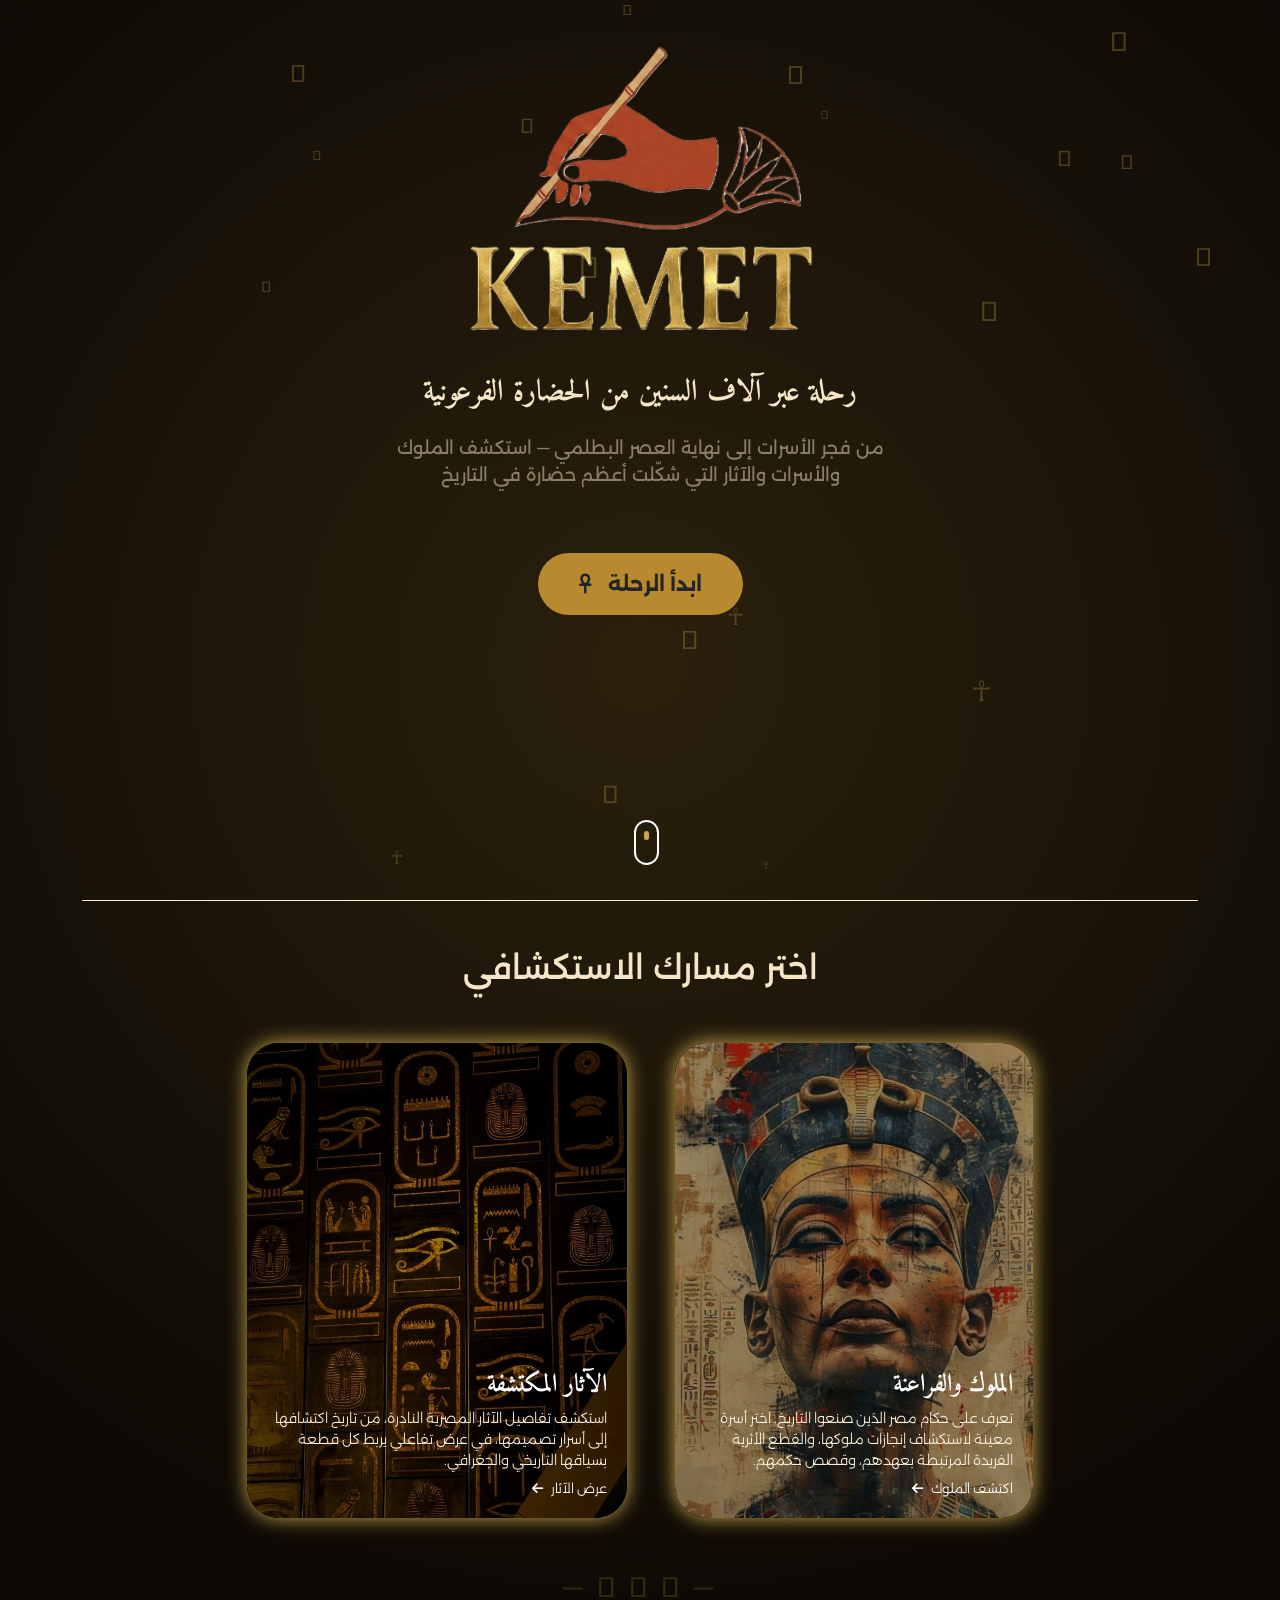
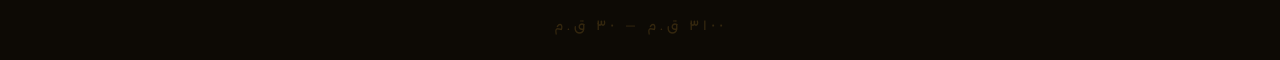
==== index.html @ dc318abd "adjust hero section alignment and update scroll button position" ====
<!DOCTYPE html>
<html lang="ar" dir="rtl">
<head>
    <meta charset="UTF-8">
    <meta name="viewport" content="width=device-width, initial-scale=1.0">
    
    <!--======title-for-website====== -->
    <title>KEMET</title>

    <!--=======link css======-->
    <link rel="stylesheet" href="./CSS/bootstrap.rtl.min.css">
    <link rel="stylesheet" href="./CSS/style.css"/>

    <!-- font awesome (icons) -->
    <link rel="stylesheet" href="https://cdnjs.cloudflare.com/ajax/libs/font-awesome/6.5.0/css/all.min.css">

    <!--========goagle fonts=======-->
     <!-- for tittle -->
      <link rel="preconnect" href="https://fonts.googleapis.com">
      <link rel="preconnect" href="https://fonts.gstatic.com" crossorigin>
      <link href="https://fonts.googleapis.com/css2?family=Amiri:ital,wght@0,400;0,700;1,400;1,700&display=swap" rel="stylesheet">
     <!-- for body -->
      <link rel="preconnect" href="https://fonts.googleapis.com">
      <link rel="preconnect" href="https://fonts.gstatic.com" crossorigin>
      <link href="https://fonts.googleapis.com/css2?family=Alexandria:wght@100..900&display=swap" rel="stylesheet">

</head>
<body>
    
<svg id="egypt-bg"></svg>

<main class="">
<div class="container">

  <!--=========start hero========= -->
<section class="hero position-relative vh-100 pb-5">
  <div class="content-top d-flex flex-column justify-content-end align-items-center">
   <img src="./phots/logo.png" width="605px" height="375px" alt="">
   <h1 class="tittle fw-bold text-center">رحلة عبر آلاف السنين من الحضارة الفرعونية</h1>
   <p class="pt-3 paragraph text-center">من فجر الأسرات إلى نهاية العصر البطلمي — استكشف الملوك والأسرات والآثار التي شكّلت أعظم حضارة في التاريخ</p>
   <button class="btn-journey btn d-flex align-items-center gap-3 mt-5 fw-bold fs-5" id="btn-journey">ابدأ الرحلة
     <i class="fa-solid fa-ankh"></i>
   </button>
   <div class="hero-scroll position-absolute d-flex justify-content-center  flex-column ">
      <div class="hero-scroll-shape border rounded-4 border-2 border-white" style="width: 25px; height: 45px;"></div>
      <div class="hero-scroll-dott position-absolute border rounded-4 border-0"></div>
    </div>
 </div>
</section>
<!--=========end hero========= -->

<!--=========start line========= -->

<div class="line"></div>

<!--=========end line========= -->

<!--=========start explor========= -->
<section class="explor pt-5" >
<div class="content-bottom">
<h2 class="sub-tittle pb-5 text-center">اختر مسارك الاستكشافي</h2>
  
<!-- ===========cards============= -->
 
 <div class="cards d-flex justify-content-center align-content-center gap-5 flex-wrap">

     <!-- ==========card 1=========== -->

   <div class="card-animation"> 
     <div class="card rounded-5 bg-black" >
       <a href="" class="rounded-5 w-100"  >
        <div class="imge position-relative rounded-5 overflow-hidden w-100">
            <img src="./phots/751eca270b7991328edf7044e099b576.jpg" style="width: 360px; height:475px;" class=" z-1 rounded-5 w-100"  alt="">
            <div class="overlay position-absolute z-3">
                <h2 class="card-tittle fw-bold text-white">الملوك والفراعنة</h2>
                <p class="card-paragraph fw-light mb-2">تعرف على حكام مصر الذين صنعوا التاريخ. اختر أسرة معينة لاستكشاف إنجازات ملوكها، والقطع الأثرية الفريدة المرتبطة بعهدهم، وقصص حكمهم.</p>
                <span class="link fw-light d-flex align-items-center gap-2">اكتشف الملوك
                    
                    <i class="fa-solid fa-arrow-left icon"></i>
                </span>
            </div>
        </div>
       </a>
      </div>
    </div>

   <!-- ==========card 2=========== -->
    
   <div class="card-animation">
      <div  class="card rounded-5 bg-black">
       <a href="" class="rounded-5 w-100"  >
         <div class="imge position-relative rounded-5 overflow-hidden w-100">
            <img src="./phots/اثار.jpg"  alt="" class="z-1 rounded-5 w-100" style="width: 360px; height:475px;">
            <div class="overlay position-absolute z-3">
                <h2 class="card-tittle fw-bold text-white" >الآثار المكتشفة</h2>
                <p class="card-paragraph fw-light mb-2">استكشف تفاصيل الآثار المصرية النادرة، من تاريخ اكتشافها إلى أسرار تصميمها، في عرض تفاعلي يربط كل قطعة بسياقها التاريخي والجغرافي.</p>
                <span class="link fw-light d-flex align-items-center gap-2" >عرض الآثار
                     <i class="fa-solid fa-arrow-left icon"></i>
                </span>
            </div>
         </div>
        </a>
      </div>
    </div> 

 </div>
</div>
</section>
</div>
</main>

<!-- footer -->

<footer class="text-center pt-5 pb-4 position-relative">
<div class="container">
<span class="d-block fs-3 mb-2">—  𓆸  𓇳  𓆸  —</span>
<span class="d-block" style="font-size: 13px;">٣١٠٠ ق.م — ٣٠ ق.م</span>
</div>
</footer>




<script src="./JS/bootstrap.bundle.min.js"></script>
<script src="./JS/main.js"></script>    
</body>
</html>
---- CSS/style.css ----
/* ═══════════════════════════════════════
       variables
═══════════════════════════════════════ */
:root {
    /* Gold */
    --gold-light: #E8C97A;
    --gold: #C9A84C;
    --gold-dark: #A07830;

    /* Lapis */
    --lapis-light: #2E6FA8;
    --lapis: #1F4E79;
    --lapis-dark: #143352;

    /* Obsidian */
    --obsidian-light: #2A2015;
    --obsidian: #1A1209;
    --obsidian-dark: #0D0A05;

    /* Papyrus */
    --papyrus-light: #FAF0DC;
    --papyrus: #F5E6C8;
    --papyrus-dark: #D4A853;

    /* Sand */
    --sand-light: #E8D5A3;
    --sand: #D4A853;
    --sand-dark: #B8892E;

    /* transetion */
    --trans: 0.3s
}

/* ═══════════════════════════════════════
       RESET
═══════════════════════════════════════ */

*, *::before, *::after 
{ 
 margin:0;  
 padding:0; 
 box-sizing:border-box; 
}

html{
  scroll-behavior: smooth;
}

body{
  background:
   radial-gradient(circle at 50% 40%, #b88a2e2c 0%, transparent 80%),
   var(--obsidian-dark);
  position: relative;
  font-family: "Alexandria", sans-serif;
  font-optical-sizing: auto;
}

#egypt-bg{
  position: fixed;
  inset: 0;
  pointer-events: none;
}

@keyframes dw-up {
  0% {
    transform: translateY(20);
  }

  40% {
    transform: translateY(-20px);
  }

  60% {
    transform: translateY(-20px);
  }

  100% {
    transform: translateY(20);
  }
}

@keyframes up-dw {
  0% {
    transform: translateY(-20);
  }

  40% {
    transform: translateY(20px);
  }

  60% {
    transform: translateY(20px);
  }

  100% {
    transform: translateY(-20);
  }
}

@keyframes fadeUp {
  from { opacity:0; transform:translateY(30px); }
  to   { opacity:1; transform:translateY(0); }
}

/* ═══════════════════════════════════════
       HERO
═══════════════════════════════════════ */
.hero .content-top img{
  animation:fadeUp 1s 0.2s ease both;
}

.hero  .content-top .tittle{
font-size:clamp(20px,4vw,30px);
color: var(--papyrus);
font-family: "Amiri", serif;
animation:fadeUp 1s 0.3s ease both;
}

.hero  .content-top .paragraph{
font-size: 18px;
color: #8A7E68;
width: 50%;
animation:fadeUp 1s 0.4s ease both;
}

.hero .content-top .btn-journey{
background-color: var(--sand-dark);
padding: 15px 40px;
border-radius: 60px;
transition: var(--trans);
animation:fadeUp 1s 0.5s ease both;
}

.hero .content-top .btn-journey:hover{
background-color: var(--sand-light);
transform: translateY(-4px);
}

.hero .content-top .hero-scroll{
  animation:fadeUp 1s 0.6s ease both;
  left: 49.5%; 
  bottom:35px;
}

.hero .content-top .hero-scroll-dott{
  width: 5px; 
  height: 9px; 
  right: 9.7px; 
  bottom: 25px ;
  background-color: var(--gold);
  animation: scroll 1.5s ease-in-out infinite;
}

@keyframes scroll{
  0%{
     transform: translateY(0px);
     opacity: 1;
  }

  100%{
    transform: translateY(15px);
     opacity: 0;
  }
}

/* ═══════════════════════════════════════
     Responsive for pohones
═══════════════════════════════════════ */

@media (max-width:870px) {
.hero  .content-top .paragraph{
width: 100%;
}

.content-top img{
  width:320px;
  height:200px;
}

.hero .content-top .hero-scroll{
  animation:fadeUp 1s 0.6s ease both;
  left: 49.5%; 
  bottom:95px;
}
}

/* ═══════════════════════════════════════
     LINE
═══════════════════════════════════════ */

.line{
  width: 100%;
  height: 1px;
  background-color: var(--papyrus-light);
  border-radius: 100px;
}

/* ═══════════════════════════════════════
     EXPLOR SEC
═══════════════════════════════════════ */

.explor .content-bottom .sub-tittle{
  color: var(--papyrus);
}

.explor .content-bottom .card-animation{
  transform: translateY(100px);
  opacity: 0;
}

@keyframes fade {
  from{
    transform: translateY(100px);
    opacity: 0;
  }

  to{
    transform: translateY(0px);
    opacity: 1;
  }
}

.explor .content-bottom .card{
  transition: var(--trans);
  border: 0px solid black;
  box-shadow: 0px 0px 20px var(--gold);
  flex: 1 1 360px 475px;
}

.explor .content-bottom .card img{
  transition: var(--trans);
  object-fit: cover;
}

.explor .content-bottom .card .imge::before{
content: "";
position: absolute;
background-color: rgba(0, 0, 0, 0.377);
z-index: 2;
inset: 0;
}

.explor .content-bottom .card:hover img{
  transform: scale(1.07);
}

.explor .content-bottom .card:hover{
  transform: translateY(-10px);
  box-shadow: 0px 0px 90px var(--gold);
}

.explor .content-bottom .card .imge .overlay{
padding: 20px;
bottom: 0px;
position: relative;
}

.explor .content-bottom .card .card-tittle{
  font-size: 25px;
  font-family: "Amiri", serif;
}

.explor .content-bottom .card .card-paragraph{
  font-size: 14px;
  color: var(--papyrus-light);
}

.explor .content-bottom .card .link{
  font-size: 13px;
  color: white;
  transition: var(--trans);
}

.explor .content-bottom .card:hover .link{
  color: var(--papyrus-dark);
}

.explor .content-bottom .card .icon{
transition: var(--trans);
}

.explor .content-bottom .card:hover .icon{
  transform: translateX(-4px);
  color: var(--gold);
}

/* ═══════════════════════════════════════
     footer
═══════════════════════════════════════ */

footer span{
  letter-spacing: 4px;
  color: #b88a2e3c;
}
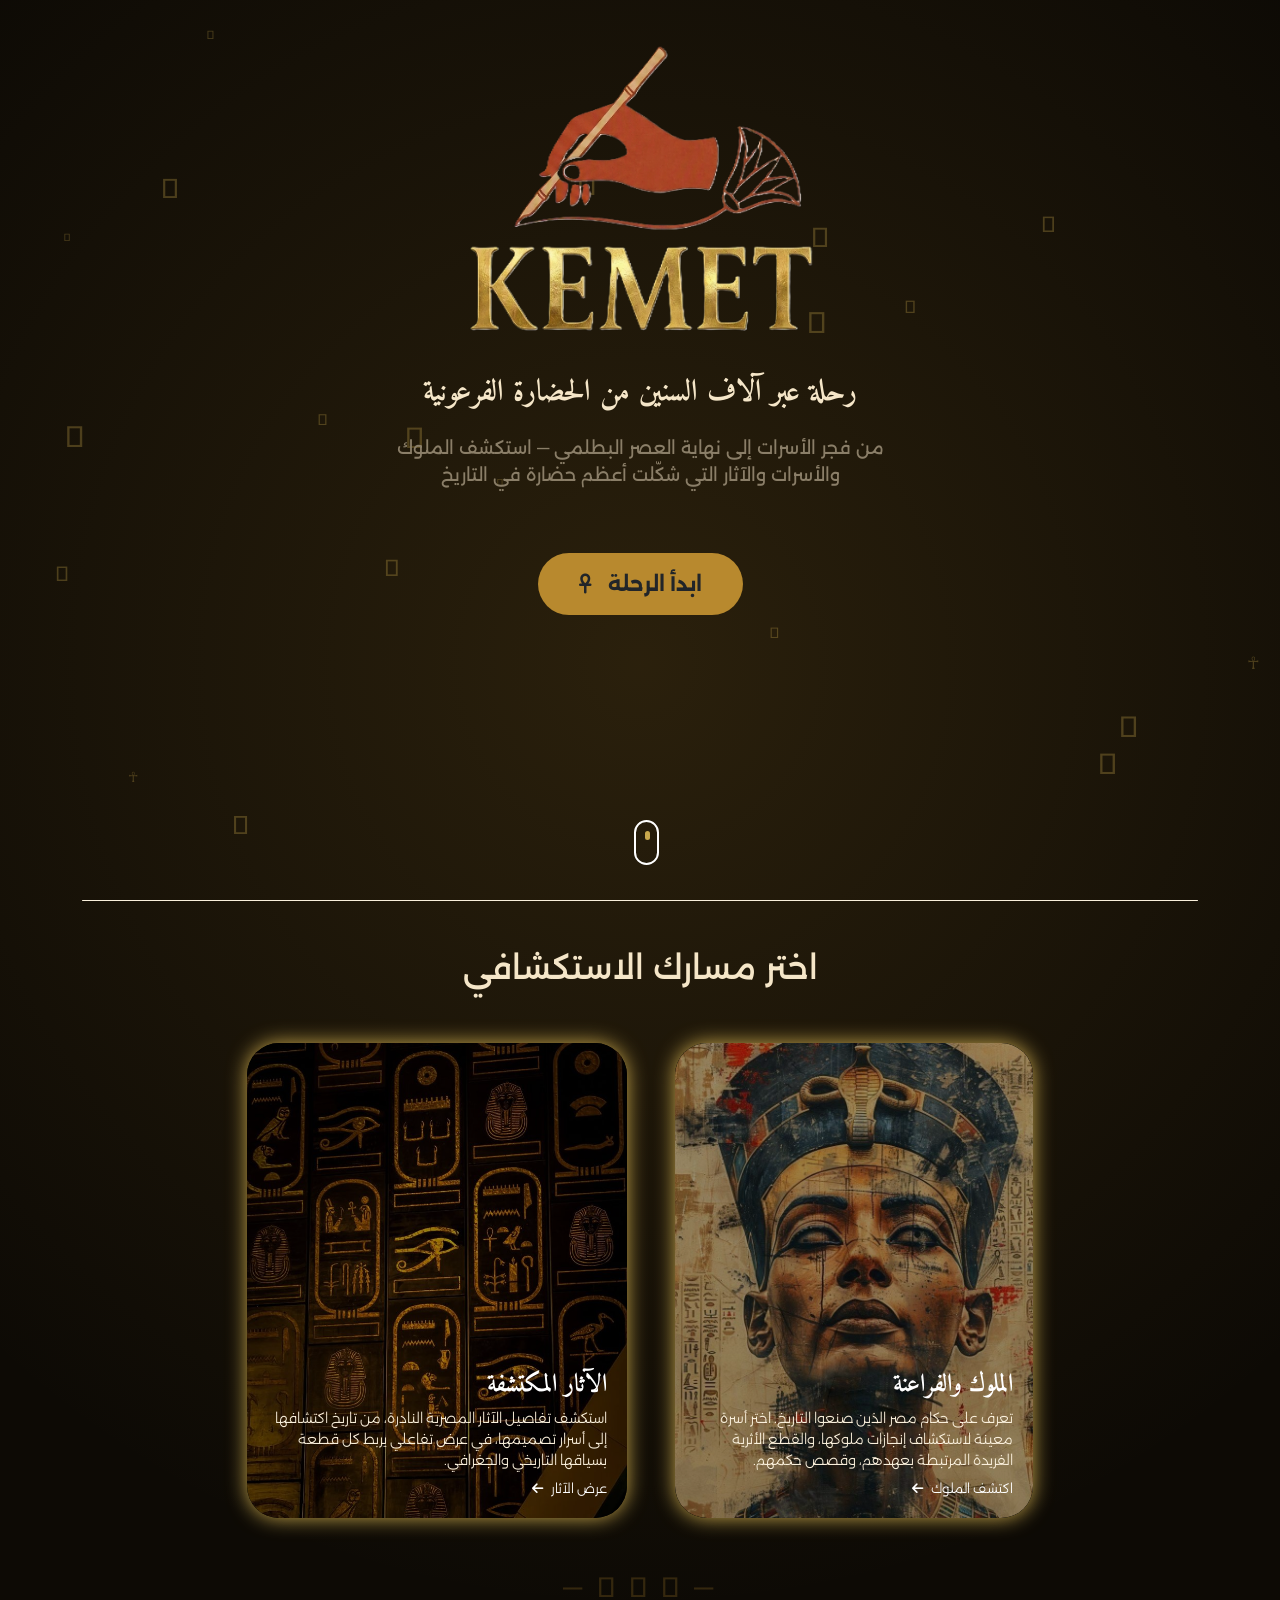
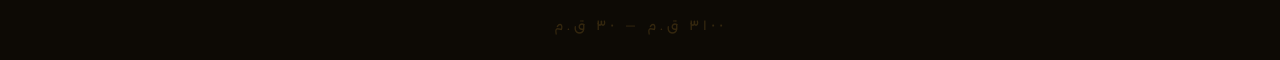
==== commit fdddbf15: "adjust hero section content alignment for improved layout" ====
--- a/index.html
+++ b/index.html
@@ -34,7 +34,7 @@
 
   <!--=========start hero========= -->
 <section class="hero position-relative vh-100 pb-5">
-  <div class="content-top d-flex flex-column justify-content-end align-items-center">
+  <div class="content-top w-100 d-flex flex-column justify-content-center align-items-center">
    <img src="./phots/logo.png" width="605px" height="375px" alt="">
    <h1 class="tittle fw-bold text-center">رحلة عبر آلاف السنين من الحضارة الفرعونية</h1>
    <p class="pt-3 paragraph text-center">من فجر الأسرات إلى نهاية العصر البطلمي — استكشف الملوك والأسرات والآثار التي شكّلت أعظم حضارة في التاريخ</p>
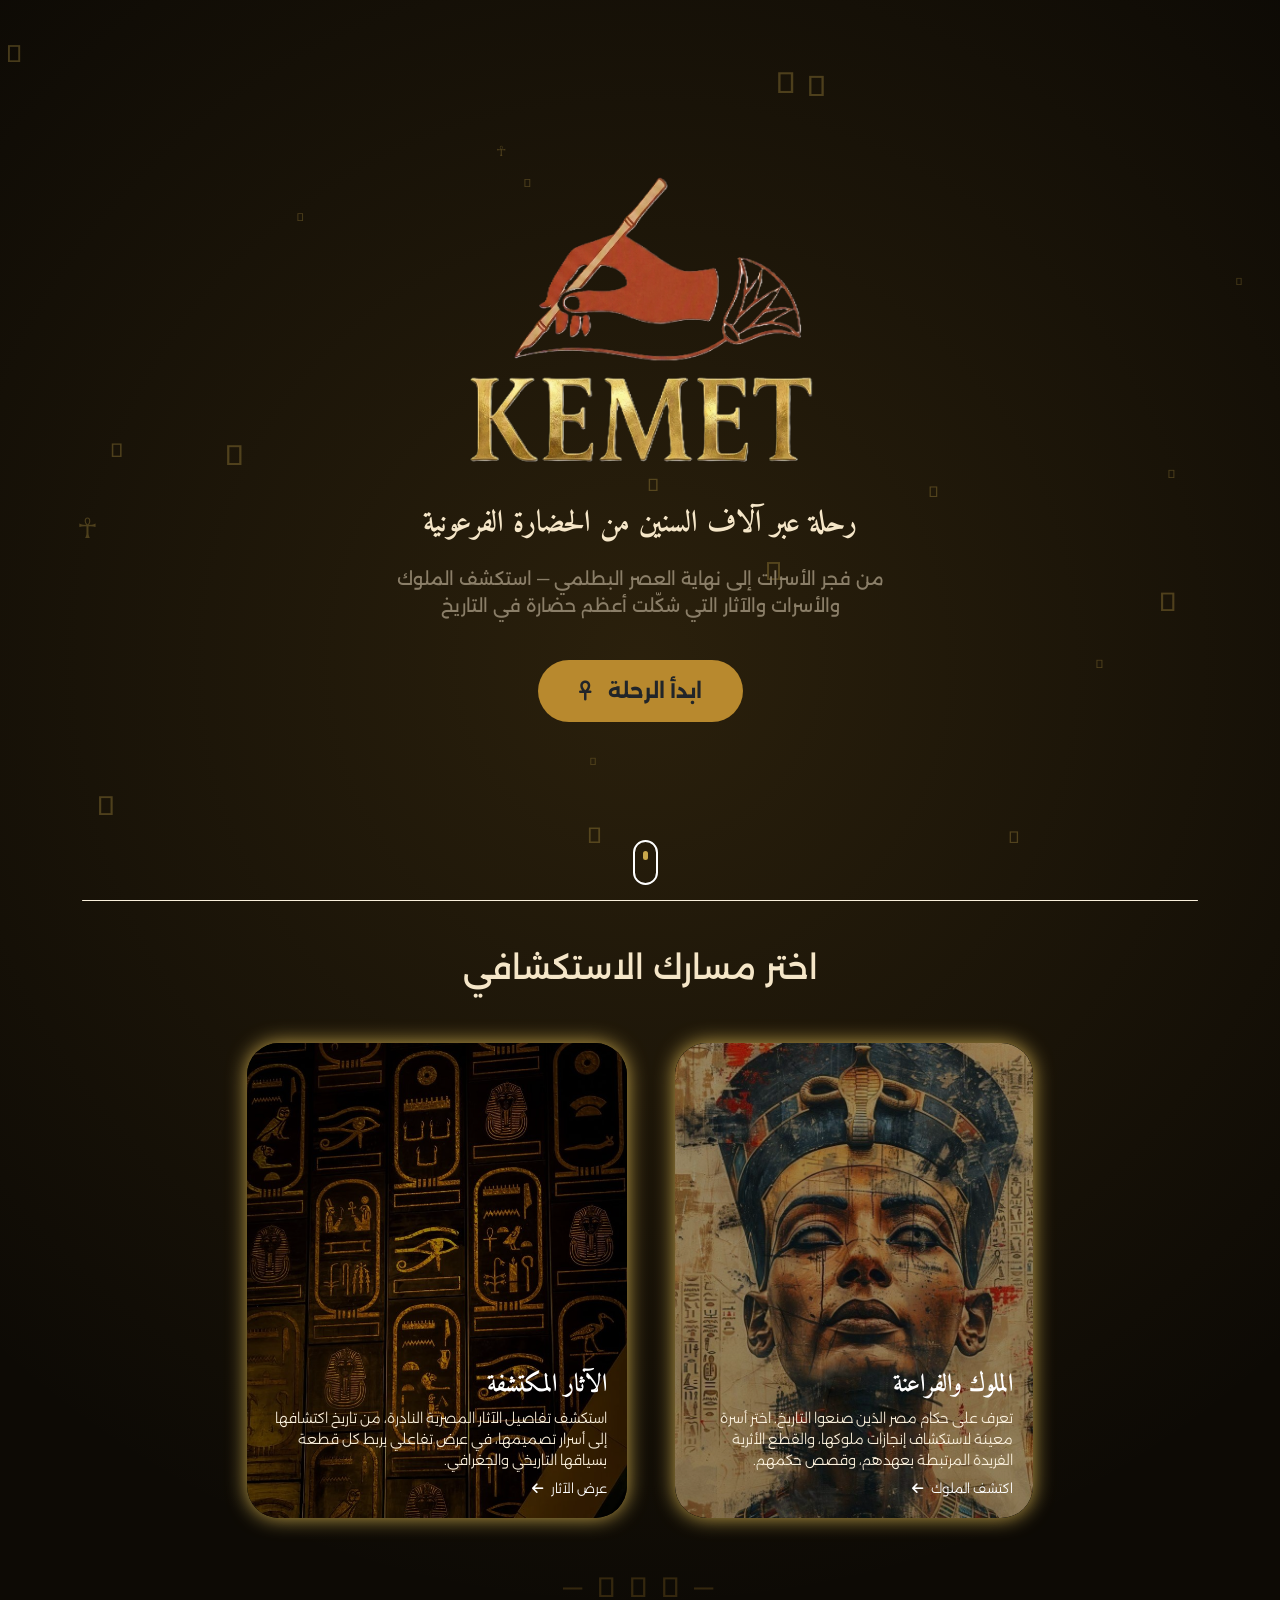
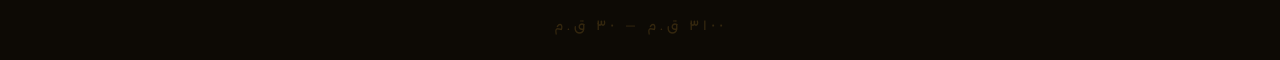
==== commit 541225e3: "refine hero section layout and adjust button positioning for better alignment" ====
--- a/index.html
+++ b/index.html
@@ -34,11 +34,11 @@
 
   <!--=========start hero========= -->
 <section class="hero position-relative vh-100 pb-5">
-  <div class="content-top w-100 d-flex flex-column justify-content-center align-items-center">
+  <div class="content-top h-100 d-flex flex-column justify-content-center align-items-center">
    <img src="./phots/logo.png" width="605px" height="375px" alt="">
    <h1 class="tittle fw-bold text-center">رحلة عبر آلاف السنين من الحضارة الفرعونية</h1>
    <p class="pt-3 paragraph text-center">من فجر الأسرات إلى نهاية العصر البطلمي — استكشف الملوك والأسرات والآثار التي شكّلت أعظم حضارة في التاريخ</p>
-   <button class="btn-journey btn d-flex align-items-center gap-3 mt-5 fw-bold fs-5" id="btn-journey">ابدأ الرحلة
+   <button class="btn-journey btn d-flex align-items-center gap-3 mt-4 fw-bold fs-5" id="btn-journey">ابدأ الرحلة
      <i class="fa-solid fa-ankh"></i>
    </button>
    <div class="hero-scroll position-absolute d-flex justify-content-center  flex-column ">
--- a/CSS/style.css
+++ b/CSS/style.css
@@ -138,8 +138,8 @@
 
 .hero .content-top .hero-scroll{
   animation:fadeUp 1s 0.6s ease both;
-  left: 49.5%; 
-  bottom:35px;
+  left: 49.4%; 
+  bottom:15px;
 }
 
 .hero .content-top .hero-scroll-dott{
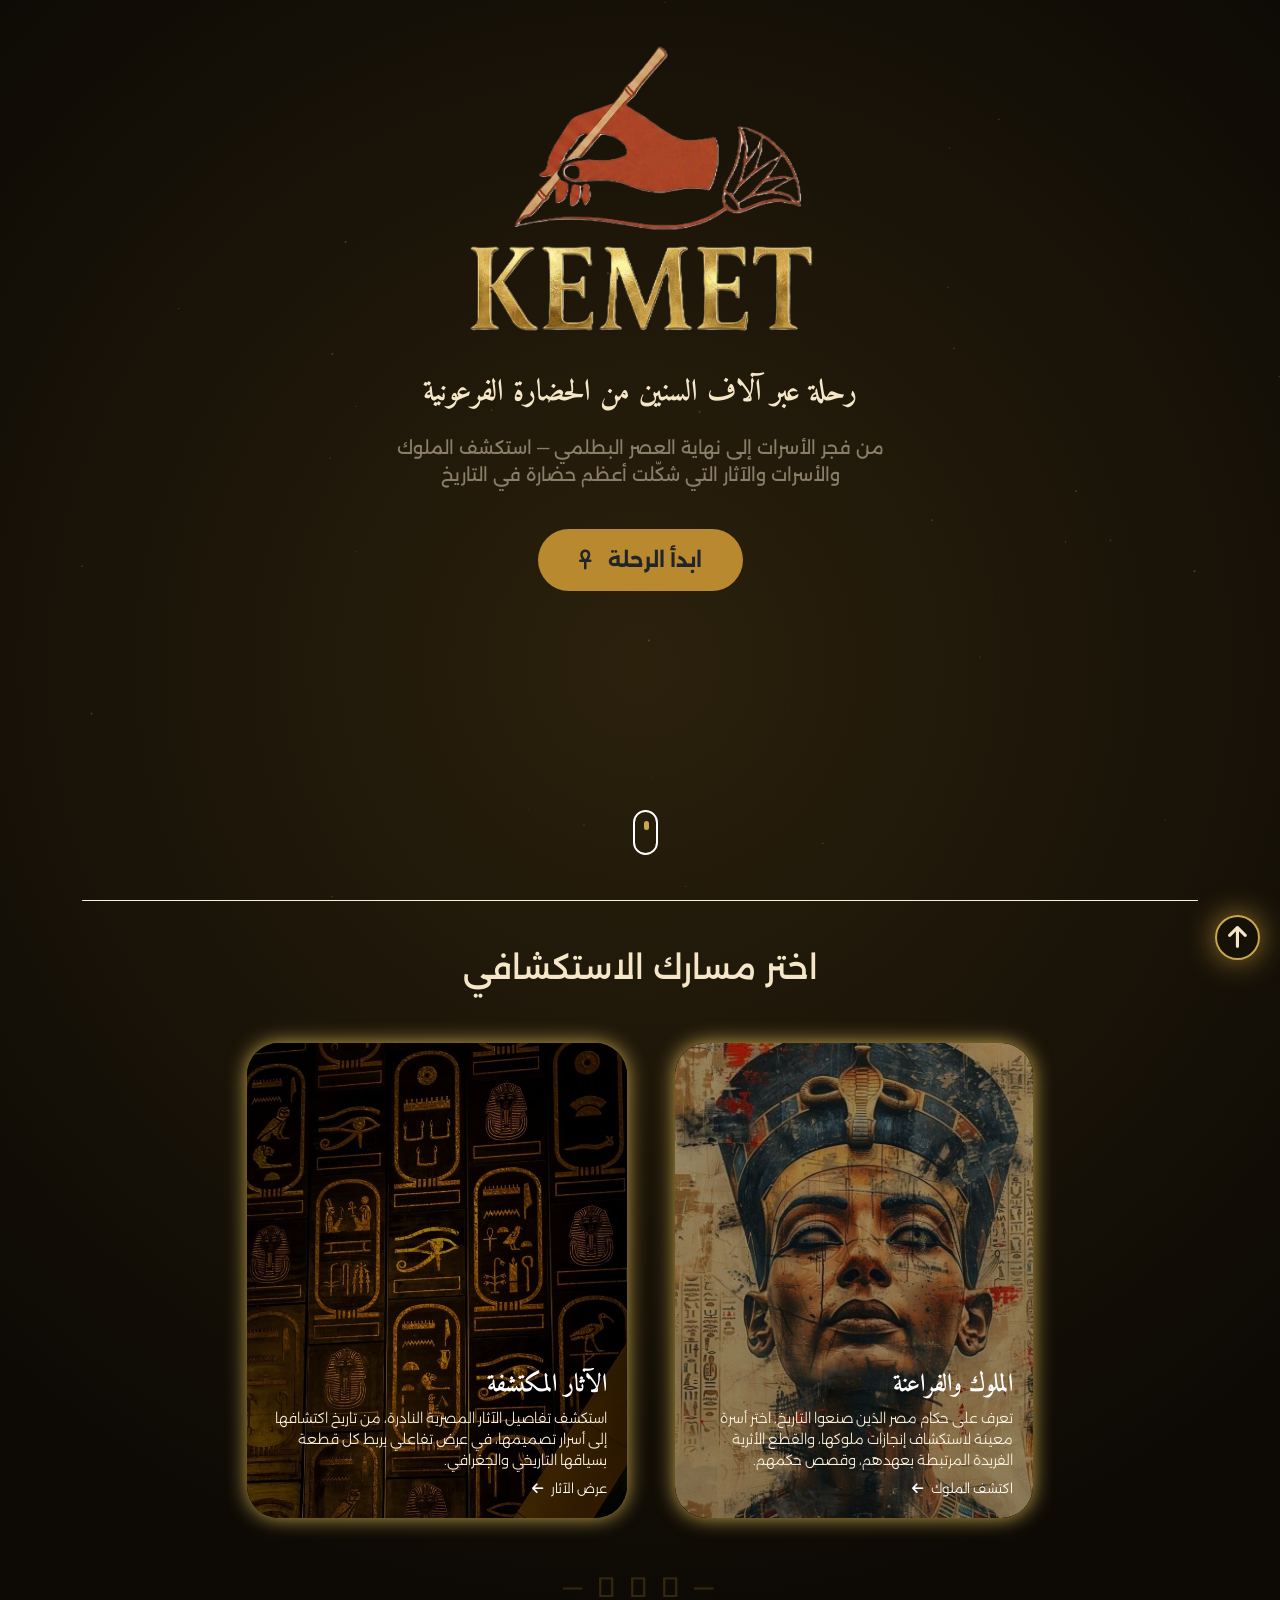
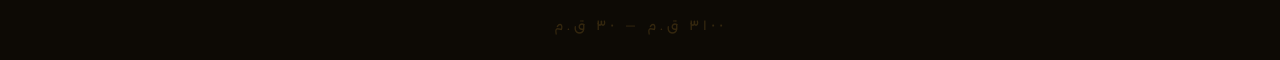
==== commit 758b4659: "Refactor code structure for improved readability and maintainability and  finish historical periods " ====
--- a/index.html
+++ b/index.html
@@ -25,7 +25,15 @@
       <link href="https://fonts.googleapis.com/css2?family=Alexandria:wght@100..900&display=swap" rel="stylesheet">
 
 </head>
-<body>
+<body class="main-page_body">
+
+<!-- ============to top for body=========== -->
+
+<button class="btn-up_body z-2 position-fixed overflow-hidden" id="btn-up_body">
+  <i class="fa-solid fa-arrow-up position-absolute icon "></i>
+  <i class="fa-solid fa-arrow-up position-absolute icon2"></i>
+</button>
+
     
 <svg id="egypt-bg"></svg>
 
@@ -34,13 +42,14 @@
 
   <!--=========start hero========= -->
 <section class="hero position-relative vh-100 pb-5">
-  <div class="content-top h-100 d-flex flex-column justify-content-center align-items-center">
+  <div class="content-top h-100 d-flex flex-column justify-content-md-start justify-content-center align-items-center">
    <img src="./phots/logo.png" width="605px" height="375px" alt="">
    <h1 class="tittle fw-bold text-center">رحلة عبر آلاف السنين من الحضارة الفرعونية</h1>
    <p class="pt-3 paragraph text-center">من فجر الأسرات إلى نهاية العصر البطلمي — استكشف الملوك والأسرات والآثار التي شكّلت أعظم حضارة في التاريخ</p>
-   <button class="btn-journey btn d-flex align-items-center gap-3 mt-4 fw-bold fs-5" id="btn-journey">ابدأ الرحلة
-     <i class="fa-solid fa-ankh"></i>
-   </button>
+    <a href="./Eras.html" class="btn-journey btn d-flex align-items-center gap-3 mt-4 fw-bold fs-5" id="btn-journey">
+      ابدأ الرحلة
+       <i class="fa-solid fa-ankh"></i>
+    </a> 
    <div class="hero-scroll position-absolute d-flex justify-content-center  flex-column ">
       <div class="hero-scroll-shape border rounded-4 border-2 border-white" style="width: 25px; height: 45px;"></div>
       <div class="hero-scroll-dott position-absolute border rounded-4 border-0"></div>
--- a/CSS/style.css
+++ b/CSS/style.css
@@ -5,7 +5,7 @@
     /* Gold */
     --gold-light: #E8C97A;
     --gold: #C9A84C;
-    --gold-dark: #A07830;
+    --gold-dark: #a07930;
 
     /* Lapis */
     --lapis-light: #2E6FA8;
@@ -21,7 +21,6 @@
     --papyrus-light: #FAF0DC;
     --papyrus: #F5E6C8;
     --papyrus-dark: #D4A853;
-
     /* Sand */
     --sand-light: #E8D5A3;
     --sand: #D4A853;
@@ -47,9 +46,6 @@
 }
 
 body{
-  background:
-   radial-gradient(circle at 50% 40%, #b88a2e2c 0%, transparent 80%),
-   var(--obsidian-dark);
   position: relative;
   font-family: "Alexandria", sans-serif;
   font-optical-sizing: auto;
@@ -102,8 +98,83 @@
   to   { opacity:1; transform:translateY(0); }
 }
 
-/* ═══════════════════════════════════════
-       HERO
+/*=========الصفحة الرئسية==============*/
+
+.main-page_body{
+    background:
+   radial-gradient(circle at 50% 40%, #b88a2e2c 0%, transparent 80%),
+   var(--obsidian-dark);
+}
+
+/*=========الصفحة العصور==============*/
+
+.eras-page_body{
+ background-color: var(--obsidian-dark);
+}
+
+/* ═══════════════════════════════════════
+       to up
+═══════════════════════════════════════ */
+.btn-up_body{
+  bottom: 20px;
+  right: 20px;
+  width: 45px;
+  height: 45px;
+  border-radius: 50%;
+  background-color:transparent;
+  border: 2px solid var(--gold);
+  cursor: pointer;
+  box-shadow: 0px 0px 30px var(--gold-dark);
+  transform: translateY(80px);
+}
+
+.btn-up_body i{
+  font-size: 25px;
+  color: var(--papyrus);
+  transition: 0.2s;
+}
+
+.btn-up_body .icon{
+left: 50%;
+bottom: 20%;
+transform: translateX(-50%);
+}
+
+.btn-up_body .icon2{
+  left: 50%;
+  bottom: -50px;
+  transform: translateX(-50%);
+}
+
+.btn-up_body:hover .icon2{
+  bottom: 20%;
+  transform: translate(-50%,0px);
+}
+
+.btn-up_body:hover .icon{
+transform: translate(-50%,-40px);
+}
+
+.btn-up_body.show{
+  animation: up-body 1s ease-in-out both;
+}
+
+@keyframes up-body{
+  0%{
+     transform: translateY(80px);
+  }
+
+  50%{
+    transform: translateY(-10px);
+  }
+
+  100%{
+    transform: translateY(0px);
+  }
+}
+
+/* ═══════════════════════════════════════
+       HERO for main page
 ═══════════════════════════════════════ */
 .hero .content-top img{
   animation:fadeUp 1s 0.2s ease both;
@@ -139,7 +210,7 @@
 .hero .content-top .hero-scroll{
   animation:fadeUp 1s 0.6s ease both;
   left: 49.4%; 
-  bottom:15px;
+  bottom:45px;
 }
 
 .hero .content-top .hero-scroll-dott{
@@ -179,13 +250,13 @@
 
 .hero .content-top .hero-scroll{
   animation:fadeUp 1s 0.6s ease both;
-  left: 49.5%; 
+  left: 49.3%; 
   bottom:95px;
 }
 }
 
 /* ═══════════════════════════════════════
-     LINE
+     LINE for main page
 ═══════════════════════════════════════ */
 
 .line{
@@ -196,7 +267,7 @@
 }
 
 /* ═══════════════════════════════════════
-     EXPLOR SEC
+     EXPLOR SEC for main page
 ═══════════════════════════════════════ */
 
 .explor .content-bottom .sub-tittle{
@@ -285,10 +356,442 @@
 }
 
 /* ═══════════════════════════════════════
-     footer
+     footer for main page
 ═══════════════════════════════════════ */
 
 footer span{
   letter-spacing: 4px;
   color: #b88a2e3c;
 }
+
+/* ═══════════════════════════════════════
+     ERAS PAGE
+═══════════════════════════════════════ */
+
+.my-nav{
+  animation: navDrop .8s cubic-bezier(.16,1,.3,1) both;
+}
+
+@keyframes navDrop {
+
+    from { 
+      transform:translateY(-100%); 
+      opacity:0; 
+    }
+
+    to {
+      transform:translateY(0);
+      opacity:1; 
+    }
+}
+
+.my-nav ul li{
+  color: var(--sand-light);
+}
+
+.eras-link{
+  font-size:clamp(4px,3vw,16px);
+}
+
+.my-nav ul li a{
+  color: var(--sand-light);
+}
+
+.main-Page_tittle .eras-tittle {
+font-size:clamp(25px,4vw,60px);
+color: var(--gold);
+font-family: "Amiri", serif;
+animation:fadeUp 1s 0.3s ease both;
+text-shadow: 0px 0px 40px var(--gold-dark);
+}
+
+.main-Page_tittle .eras-paragraph{
+font-size: 18px;
+color: #8A7E68;
+animation:fadeUp 1s 0.4s ease both;
+}
+
+.main-Page_tittle .decorative-line{
+display: block;
+color: #b88a2e7e;
+font-size: 25px;
+letter-spacing: 5px;
+}
+
+.line-1{
+animation:fadeUp 1s 0.1s ease both;
+}
+
+.line-2{
+animation:fadeUp 1s 0.4s ease both;
+}
+
+.inners-period::before{
+content: "";
+position: absolute;
+right: 50%;
+transform: translateX(-50%);
+width: 3px;
+height: 100%;
+background: linear-gradient(to bottom, transparent, var(--gold-dark),transparent);
+}
+
+.right{
+  margin-left:auto;
+}
+
+.left{
+  margin-right:auto;
+  padding-right: 5px;
+}
+
+.timeline-item{
+ margin-block: 50px;
+ width: 49%;
+ transition: 0.5s;
+ cursor: pointer;
+}
+
+.timeline-item .inner{
+  border: 2px solid #302611;
+  border-radius: 20px;
+  background: linear-gradient(135deg, var(--obsidian-light),var(--obsidian),var(--obsidian-dark));
+  transition: 0.5s;
+  opacity: 0;
+  transform: translateX(-100px);
+}
+
+.timeline-item:hover{
+  transform: scale(1.02);
+}
+
+.right.show .inner{
+  animation: bounceRight 0.6s 0.3s both;
+}
+
+@keyframes bounceRight {
+  0%{
+     opacity: 0;
+     transform: translateX(-100px);
+  }            
+  60%{
+    opacity: 1;
+    transform: translateX(20px);
+  }
+ 100% {
+    opacity: 1;
+    transform: translateX(0);
+  }
+}
+
+.left.show .inner{
+  animation: bounceLeft 0.6s 0.3s both;
+}
+
+@keyframes bounceLeft {
+  0%{
+     opacity: 0;
+     transform: translateX(100px);
+  }            
+  60%{
+    opacity: 1;
+    transform: translateX(-20px);
+  }
+ 100% {
+    opacity: 1;
+    transform: translateX(0);
+  }
+}
+
+.data{
+top: 50%;
+transform: translateY(-50%);
+}
+
+.data-right{
+left:-162px;
+}
+
+.data-left{
+right:calc(-24% - 4px);
+}
+
+.year{
+color: var(--gold-dark);
+font-size: 14px;
+font-weight: 300;
+}
+
+.dott{
+  width:25px;
+  height:25px;
+  border-radius:50%;
+  border: 2px solid var(--gold-dark);
+}
+
+.timeline-item.active .inner{
+  border: 1px solid var(--gold);
+  background: linear-gradient(135deg, #b88a2e9d,var(--obsidian-light),var(--obsidian-dark));
+  backdrop-filter: blur(40px);
+  transition: 0.5s;
+  box-shadow: 0px 0px 70px #c9a84c6e;
+}
+
+.timeline-item.active{
+  transform: scale(1.05);
+}
+
+.timeline-item.active .dott{
+  border: 2px solid transparent;
+}
+
+.timeline-item.active .predynastic{
+  background:#8B5E3C;
+  box-shadow: 0px 0px 50px #8B5E3C;
+}
+.timeline-item.active .Archaic{
+  background:#C47A3A;
+  box-shadow: 0px 0px 50px #C47A3A;
+}
+.timeline-item.active .old{
+  background:#E3B341;
+  box-shadow: 0px 0px 50px #E3B341;
+}
+.timeline-item.active .FirstTransitional{
+  background:#7A6A58;
+  box-shadow: 0px 0px 50px #7A6A58;
+}
+.timeline-item.active .middle{
+  background:#2E8B57;
+  box-shadow: 0px 0px 50px #2E8B57;
+}
+.timeline-item.active .SecondTransition{
+  background:#9B3A2E;
+  box-shadow: 0px 0px 50px #9B3A2E;
+}
+.timeline-item.active .new{
+  background:#1E4D8F;
+  box-shadow: 0px 0px 50px #1E4D8F;
+}
+.timeline-item.active .ThirdTransition{
+  background:#5E4B6E;
+  box-shadow: 0px 0px 50px #5E4B6E;
+}
+.timeline-item.active .LatePeriod{
+  background:#6A3D9A;
+  box-shadow: 0px 0px 50px #6A3D9A;
+}
+
+.right.show .data-right{
+  animation: bouncedottright 0.6s 0.3s both;
+}
+
+@keyframes bouncedottright {
+  0%{
+     opacity: 0;
+     left:-162px;
+  }            
+ 100% {
+    opacity: 1;
+    left: -200px;
+  }
+}
+
+.left.show .data-left{
+  animation: bouncedottleft 0.6s 0.3s both;
+}
+
+@keyframes bouncedottleft {
+  0%{
+     opacity: 0;
+     right:calc(-24% - 4px);
+  }            
+ 100% {
+    opacity: 1;
+    right:calc(-25% - 35px);
+  }
+}
+
+
+.timeline-item .card-dtails h2{
+ font-family: "Amiri", serif;
+ font-size: 22px;
+ color: var(--gold);
+ font-weight: 800;
+}
+
+.timeline-item .card-dtails p{
+  display: inline-block;
+ font-size: 12px;
+ border: 1px solid var(--papyrus-dark);
+ color: var(--gold);
+ padding: 5px 10px;
+ border-radius: 20px; 
+ background-color: var(--obsidian-light);
+}
+
+.timeline-item h3{
+ font-size: 14px;
+ color: #8A7E68;
+ line-height: 1.5;
+}
+
+.timeline-item .eras-dtails .period-stats h4{
+ font-size: 12px;
+ color: var(--gold-dark);
+ font-weight: 400;
+}
+
+.timeline-item .eras-dtails .explore-btn{
+font-size: 12px;
+color: #0D0A05;
+font-weight: 300;
+padding: 5px 10px;
+background-color: var(--sand);
+border-radius: 20px;
+font-weight: 400;
+}
+
+
+@media (max-width: 992px) {
+.inners-period::before{
+width: 0px;
+height: 0%;
+}
+.timeline-item{
+ margin-block: 50px;
+ width: 100%;
+ transition: 0.5s;
+ cursor: pointer;
+}
+
+.timeline-item .inner{
+  opacity: 0;
+  transform: translatey(100px);
+}
+
+.timeline-item.show .inner{
+ animation: bouncephone 0.6s 0.3s both;
+}
+
+@keyframes bouncephone {
+  0%{
+     opacity: 0;
+     transform: translatey(100px);
+  }            
+  60%{
+    opacity: 1;
+    transform: translatey(-20px);
+  }
+ 100% {
+    opacity: 1;
+    transform: translatey(0);
+  }
+}
+}
+
+.timeline-progress{
+    position:fixed;
+    bottom:30px;
+    left:50%;
+    transform:translateX(-50%);
+
+    width:320px;
+    padding:18px 25px;
+
+    display:flex;
+    align-items:center;
+    gap:15px;
+
+    background:#151008;
+    border:1px solid #3c2d14;
+    border-radius:50px;
+
+    z-index:999;
+}
+
+.start-year,
+.current-year{
+    color:var(--gold-dark);
+    font-size:14px;
+    white-space:nowrap;
+}
+
+.progress-line{
+
+    position:relative;
+    flex:1;
+    height:8px;
+
+    background:#3d3018;
+    border-radius:20px;
+
+}
+
+.progress-fill{
+
+    position:absolute;
+    left:0;
+    top:0;
+
+    width:0%;
+    height:100%;
+
+    background:linear-gradient(
+        90deg,
+        #7d5b20,
+        var(--gold)
+    );
+
+    border-radius:20px;
+
+}
+
+.progress-eye{
+
+    position:absolute;
+
+    left:0%;
+    top:50%;
+
+    transform:translate(-50%,-50%);
+
+    width:28px;
+    height:28px;
+
+    border-radius:50%;
+
+    display:flex;
+    justify-content:center;
+    align-items:center;
+
+    color:var(--papyrus);
+    font-size:22px;
+
+    transition:left .15s linear;
+}
+
+
+@keyframes id {
+  from{
+    transform: translateY(300px);
+    opacity: 1;
+  }
+  to{
+    transform: translateY(-300px);
+    opacity: 0;
+  }
+}
+
+
+
+
+
+
+
+
+
+
+
+
+
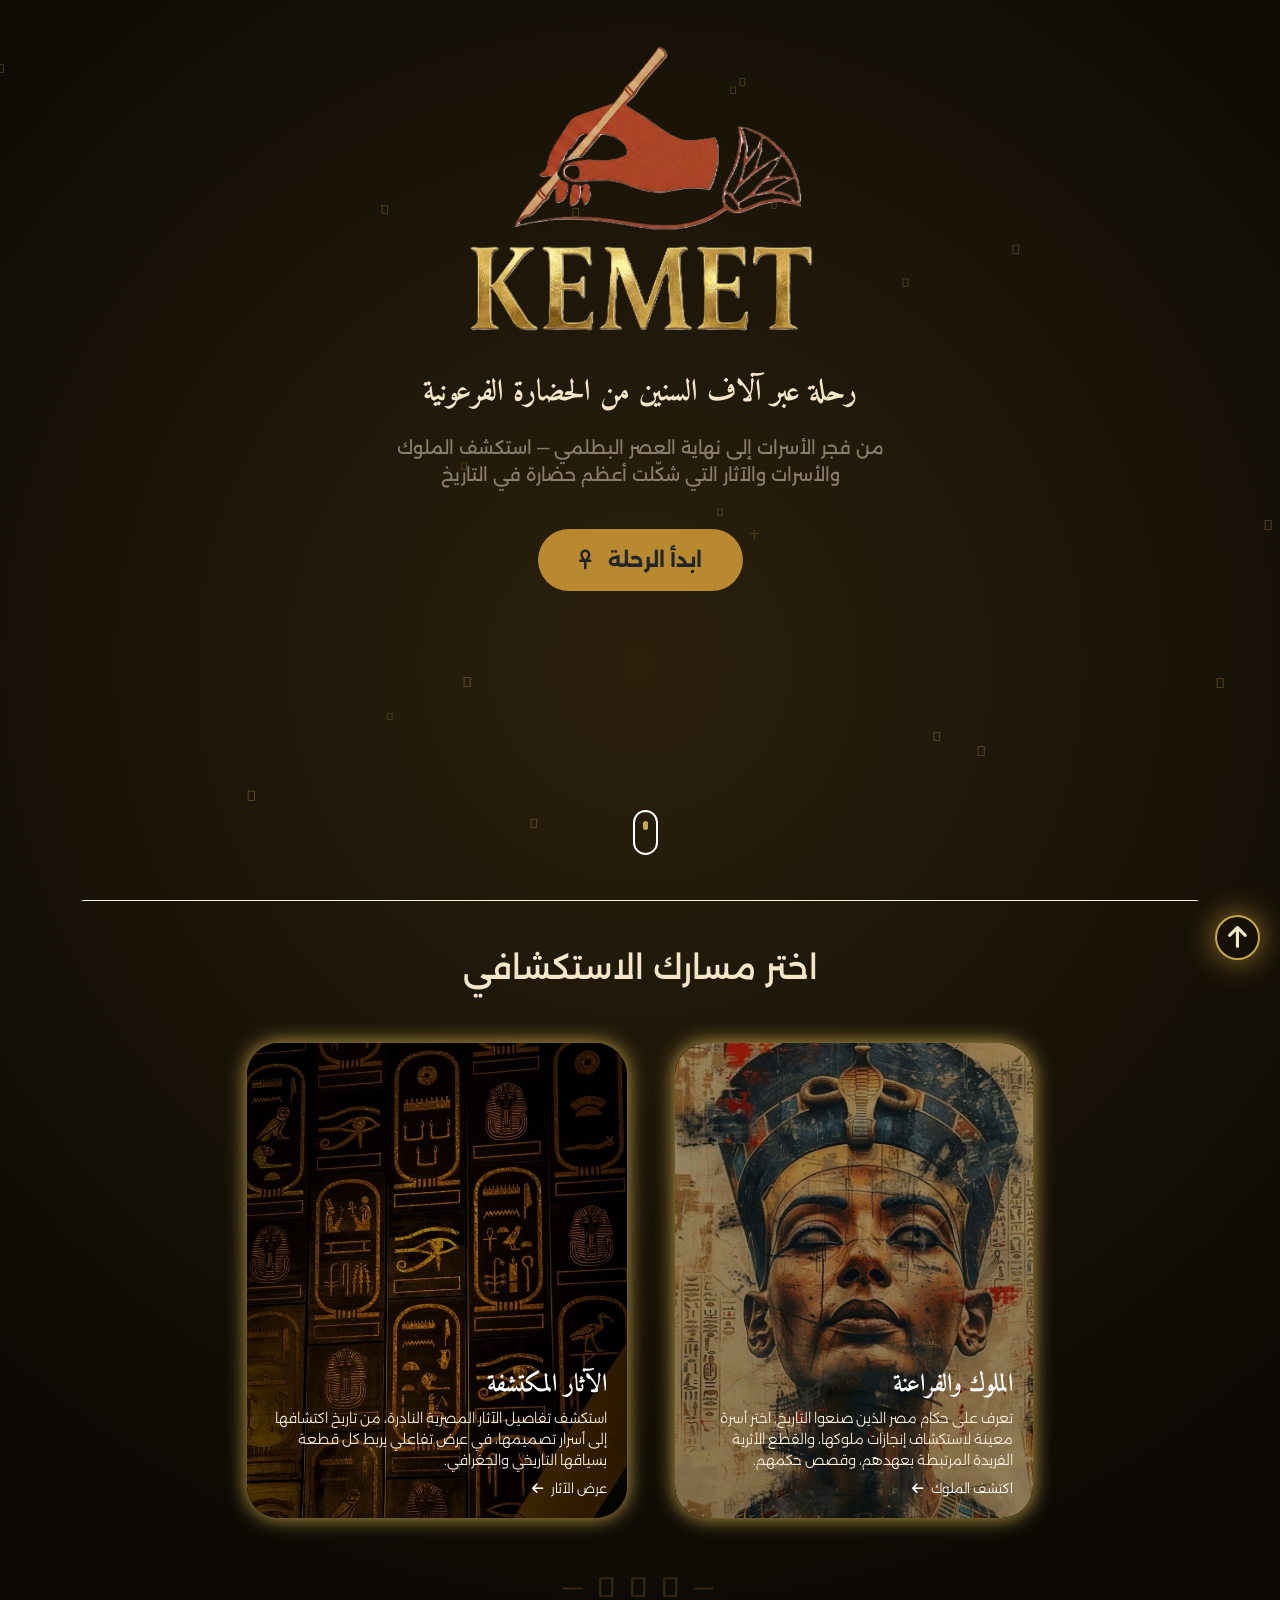
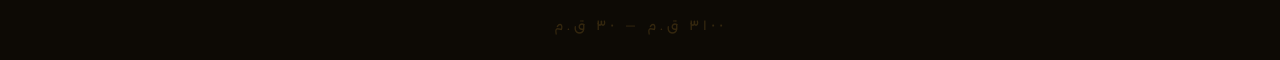
==== commit c044fbff: "Refactor code structure for improved readability and maintainability" ====
--- a/index.html
+++ b/index.html
@@ -131,6 +131,7 @@
 
 
 <script src="./JS/bootstrap.bundle.min.js"></script>
+<script src="./JS/utils.js"></script>
 <script src="./JS/main.js"></script>    
 </body>
 </html>
--- a/CSS/style.css
+++ b/CSS/style.css
@@ -57,6 +57,20 @@
   pointer-events: none;
 }
 
+.my-nav{
+  background-color: #a0793072;
+  backdrop-filter: blur(5px);
+  height: 0px;
+  transition: 0.3s;
+}
+
+.my-nav.show{
+  background-color: #a0793072;
+  backdrop-filter: blur(5px);
+  height: 110px;
+}
+
+
 @keyframes dw-up {
   0% {
     transform: translateY(20);
@@ -67,7 +81,7 @@
   }
 
   60% {
-    transform: translateY(-20px);
+    transform: translateY(-30px);
   }
 
   100% {
@@ -207,13 +221,13 @@
 transform: translateY(-4px);
 }
 
-.hero .content-top .hero-scroll{
+.hero-scroll{
   animation:fadeUp 1s 0.6s ease both;
   left: 49.4%; 
   bottom:45px;
 }
 
-.hero .content-top .hero-scroll-dott{
+.hero-scroll-dott{
   width: 5px; 
   height: 9px; 
   right: 9.7px; 
@@ -390,7 +404,7 @@
 }
 
 .eras-link{
-  font-size:clamp(4px,3vw,16px);
+  font-size: 12px;
 }
 
 .my-nav ul li a{
@@ -772,9 +786,59 @@
 }
 
 
+
+
+/* dynasties page */
+
+.hero-Dynasties{
+  background-position: center;
+  background-repeat: no-repeat;
+  background-size: cover;
+  /* background-attachment: fixed; */
+  border-bottom: 1px solid var(--gold);
+}
+
+.hero-Dynasties .top{
+  color: var(--sand-dark);
+  animation:fadeUp 1s 0.2s ease both;
+}
+
+.hero-Dynasties .top li:nth-child(odd){
+ font-size: 12px;
+}
+
+.hero-Dynasties .tittle {
+font-size:clamp(50px,9vw,150px);
+color: var(--papyrus);
+font-family: "Amiri", serif;
+animation:fadeUp 1s 0.3s ease both;
+line-height: 1;
+}
+
+.hero-Dynasties .date {
+color: var(--sand-dark);
+animation:fadeUp 1s 0.4s ease both;
+}
+
+.hero-Dynasties .description {
+color: var(--gold-light);
+font-size: 18px;
+line-height: 2;
+letter-spacing: 2px;
+width: 50%;
+animation:fadeUp 1s 0.5s ease both;
+}
+
+@media (max-width: 992px) {
+.hero-Dynasties .description {
+width: 100%;
+}
+}
+
+/* =========description-Dynasties========== */
 @keyframes id {
   from{
-    transform: translateY(300px);
+    transform: translateY(900px);
     opacity: 1;
   }
   to{
@@ -783,15 +847,104 @@
   }
 }
 
-
-
-
-
-
-
-
-
-
-
-
-
+.description-Dynasties{
+background-color: #1A1209;
+}
+
+.description-Dynasties span{
+  color: var(--gold);
+  font-size: 14px;
+  transform: translate(30px);
+  opacity: 0;
+}
+
+.description-Dynasties .tittle{
+font-size:clamp(50px,4vw,50px);
+color: var(--papyrus);
+font-family: "Amiri", serif;
+line-height: 1;
+ transform: translate(30px);
+  opacity: 0;
+}
+
+.description-Dynasties .paragraph{
+font-size:16px;
+color: var(--gold);
+line-height: 1;
+ transform: translate(30px);
+  opacity: 0;
+}
+
+.description-Dynasties .decorative-line{
+display: block;
+color: #b88a2e7e;
+font-size: 25px;
+letter-spacing: 5px;
+ transform: translate(30px);
+  opacity: 0;
+}
+
+.description .imge::after{
+   content: "";
+    position: absolute;
+    top: 0;
+    right: 0;
+    width: 50px;
+    height: 50px;
+    border-top: 2px solid var(--gold-dark);
+    border-right: 2px solid var(--gold-dark);
+    border-radius:0 20px 0px 0px;
+    
+}
+.description .imge::before{
+    content: "";
+    position: absolute;
+    bottom: 0;
+    left: 0;
+    width: 50px;
+    height: 50px;
+    border-bottom: 2px solid var(--gold-dark);
+    border-left: 2px solid var(--gold-dark);
+    border-radius:0 0px 0px 20px;
+}
+
+.description .imge{
+   transform: translate(30px);
+  opacity: 0;
+}
+
+.description-content .show{
+   transform: translate(30px);
+  opacity: 0;
+}
+
+.description-content .sec::before{
+  content: "";
+  position: absolute;
+  bottom: -20px;
+  width: 100%;
+  height: 1px;
+  background: linear-gradient(to left, #3B2F16,transparent );
+}
+
+.description-content .description-tittle{
+color: var(--gold-light);
+margin-bottom: 10px;
+font-family: "Amiri", serif;
+font-size: 20px;
+font-weight: bold;
+}
+
+.description-content .description-paragraph{
+color: #BFAE84;
+margin-bottom: 10px;
+font-size: 14px;
+line-height: 2;
+font-weight: 500;
+}
+
+
+
+
+
+
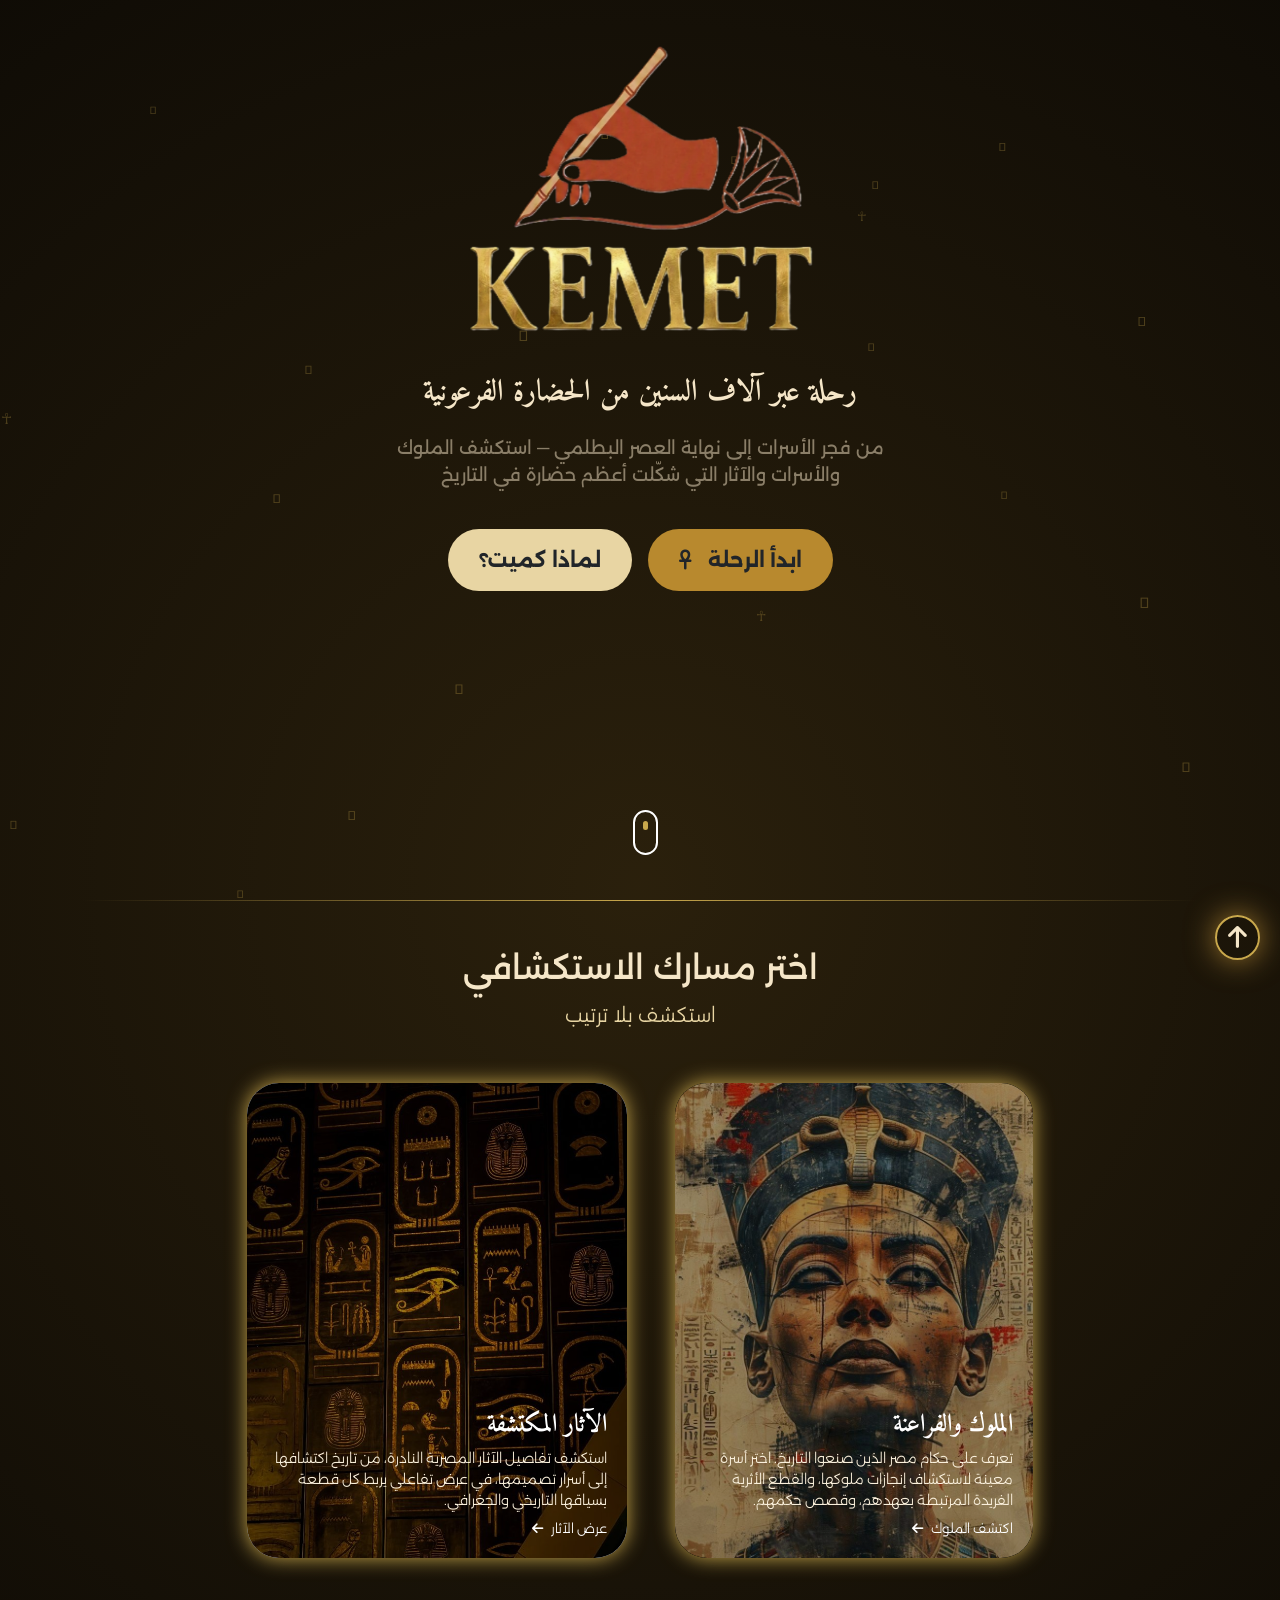
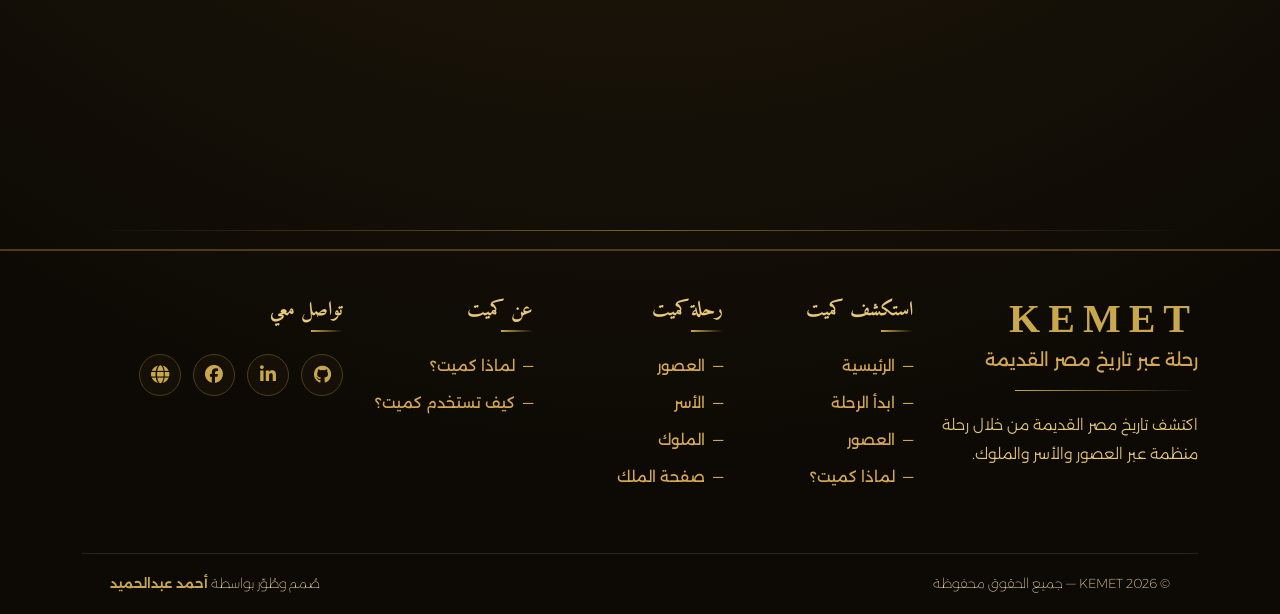
==== commit d70ed399: "Add new page: whyKemet.html for exploring the history of ancient Egypt" ====
--- a/index.html
+++ b/index.html
@@ -34,10 +34,26 @@
   <i class="fa-solid fa-arrow-up position-absolute icon2"></i>
 </button>
 
-    
+<!--=================msgs================== -->
+
+<div id="antiquitiesMsg" class="msg position-fixed z-3 d-flex justify-content-center align-items-center gap-3">
+    <button id="closeAntiquitiesMsg" class="close">X</button>
+      لم يتم تجهيز صفحة الاثار
+</div>
+
+<div id="portfolioMsg" class="msg position-fixed z-3 d-flex justify-content-center align-items-center gap-3">
+    <button id="closePortfolioMsg" class="close">X</button>
+    أنا لسه بجهز الـ Portfolio الخاص بيا.
+</div>
+
+<div id="dynastiesMsg" class="msg position-fixed z-3 d-flex justify-content-center align-items-center gap-3">
+    <button id="closedynastiesMsg" class="close">X</button>
+    لم يتم تجهيز صفحة بها كل الاسر ولكن يمكنك ان تدخل الي اي عصر وتختار اسر هذا العصر
+</div>
+
 <svg id="egypt-bg"></svg>
 
-<main class="">
+<main class=" mb-5">
 <div class="container">
 
   <!--=========start hero========= -->
@@ -46,10 +62,15 @@
    <img src="./phots/logo.png" width="605px" height="375px" alt="">
    <h1 class="tittle fw-bold text-center">رحلة عبر آلاف السنين من الحضارة الفرعونية</h1>
    <p class="pt-3 paragraph text-center">من فجر الأسرات إلى نهاية العصر البطلمي — استكشف الملوك والأسرات والآثار التي شكّلت أعظم حضارة في التاريخ</p>
-    <a href="./Eras.html" class="btn-journey btn d-flex align-items-center gap-3 mt-4 fw-bold fs-5" id="btn-journey">
-      ابدأ الرحلة
-       <i class="fa-solid fa-ankh"></i>
-    </a> 
+    <div class="explore-btns d-flex justify-content-center align-items-center gap-lg-3 gap-0 flex-wrap">
+       <a href="./Eras.html" class="btn-journey btn d-flex align-items-center gap-3 mt-4 fw-bold fs-5" id="btn-journey">
+        ابدأ الرحلة
+        <i class="fa-solid fa-ankh"></i>
+      </a> 
+       <a href="./whyKemet.html" class="whyKemet-btn btn d-flex justify-content-center align-items-center gap-3 mt-4 fw-bold fs-5" id="btn-journey">
+         لماذا كميت؟   
+      </a> 
+    </div>
    <div class="hero-scroll position-absolute d-flex justify-content-center  flex-column ">
       <div class="hero-scroll-shape border rounded-4 border-2 border-white" style="width: 25px; height: 45px;"></div>
       <div class="hero-scroll-dott position-absolute border rounded-4 border-0"></div>
@@ -65,10 +86,10 @@
 <!--=========end line========= -->
 
 <!--=========start explor========= -->
-<section class="explor pt-5" >
+<section class="explor vh-100 pt-5 position-relative" >
 <div class="content-bottom">
-<h2 class="sub-tittle pb-5 text-center">اختر مسارك الاستكشافي</h2>
-  
+<h2 class="tittle-explor pb-2 text-center">اختر مسارك الاستكشافي</h2>
+<h3 class="sub-tittle_explor pb-5 text-center fs-5">استكشف بلا ترتيب</h3>
 <!-- ===========cards============= -->
  
  <div class="cards d-flex justify-content-center align-content-center gap-5 flex-wrap">
@@ -77,7 +98,7 @@
 
    <div class="card-animation"> 
      <div class="card rounded-5 bg-black" >
-       <a href="" class="rounded-5 w-100"  >
+       <a href="./kings.html" class="rounded-5 w-100"  >
         <div class="imge position-relative rounded-5 overflow-hidden w-100">
             <img src="./phots/751eca270b7991328edf7044e099b576.jpg" style="width: 360px; height:475px;" class=" z-1 rounded-5 w-100"  alt="">
             <div class="overlay position-absolute z-3">
@@ -97,18 +118,18 @@
     
    <div class="card-animation">
       <div  class="card rounded-5 bg-black">
-       <a href="" class="rounded-5 w-100"  >
+       <button id="antiquitiesBtn" class="rounded-5 border border-0 w-100"  >
          <div class="imge position-relative rounded-5 overflow-hidden w-100">
             <img src="./phots/اثار.jpg"  alt="" class="z-1 rounded-5 w-100" style="width: 360px; height:475px;">
             <div class="overlay position-absolute z-3">
-                <h2 class="card-tittle fw-bold text-white" >الآثار المكتشفة</h2>
-                <p class="card-paragraph fw-light mb-2">استكشف تفاصيل الآثار المصرية النادرة، من تاريخ اكتشافها إلى أسرار تصميمها، في عرض تفاعلي يربط كل قطعة بسياقها التاريخي والجغرافي.</p>
+                <h2 class="card-tittle fw-bold text-white text-start" >الآثار المكتشفة</h2>
+                <p class="card-paragraph fw-light mb-2 text-start">استكشف تفاصيل الآثار المصرية النادرة، من تاريخ اكتشافها إلى أسرار تصميمها، في عرض تفاعلي يربط كل قطعة بسياقها التاريخي والجغرافي.</p>
                 <span class="link fw-light d-flex align-items-center gap-2" >عرض الآثار
                      <i class="fa-solid fa-arrow-left icon"></i>
                 </span>
             </div>
          </div>
-        </a>
+        </button>
       </div>
     </div> 
 
@@ -120,14 +141,69 @@
 
 <!-- footer -->
 
-<footer class="text-center pt-5 pb-4 position-relative">
-<div class="container">
-<span class="d-block fs-3 mb-2">—  𓆸  𓇳  𓆸  —</span>
-<span class="d-block" style="font-size: 13px;">٣١٠٠ ق.م — ٣٠ ق.م</span>
-</div>
+<footer class="kemet-footer pt-5">
+  <div class="container">
+    <div class="row gy-5">
+
+      <!-- BRAND -->
+      <div class="col-12 col-lg-3">
+        <h2 class="brand-name">KEMET</h2>
+        <p class="brand-tagline">رحلة عبر تاريخ مصر القديمة</p>
+        <div class="brand-divider"></div>
+        <p class="brand-desc">اكتشف تاريخ مصر القديمة من خلال رحلة منظمة عبر العصور والأسر والملوك.</p>
+      </div>
+
+      <!-- استكشف كميت -->
+      <div class="col-6 col-lg-2">
+        <h2 class="col-eyebrow">استكشف كميت</h2>
+        <ul class="footer-links list-unstyled">
+          <li><a href="./index.html">الرئيسية</a></li>
+          <li><a href="./Eras.html">ابدأ الرحلة</a></li>
+          <li><a href="./Eras.html">العصور</a></li>
+          <li><a href="./whyKemet.html">لماذا كميت؟</a></li>
+        </ul>
+      </div>
+
+      <!-- رحلة كميت -->
+      <div class="col-6 col-lg-2">
+        <h2 class="col-eyebrow">رحلة كميت</h2>
+        <ul class="journey-chain list-unstyled">
+          <li><a href="./Eras.html">العصور</a></li>
+          <li><button id="dynastiesBtn" class="dynastiesBtn bg-transparent border border-0" href="#">الأسر</button></li>
+          <li><a href="./kings.html">الملوك</a></li>
+          <li><a href="./king.html?king-id=1805">صفحة الملك</a></li>
+        </ul>
+      </div>
+
+      <!-- عن كميت -->
+      <div class="col-6 col-lg-2">
+        <h2 class="col-eyebrow">عن كميت</h2>
+        <ul class="footer-links list-unstyled">
+          <li><a href="./whyKemet.html">لماذا كميت؟</a></li>
+          <li><a href="./whyKemet.html#HOW">كيف تستخدم كميت؟</a></li>
+        </ul>
+      </div>
+
+      <!--تواصل معي -->
+      <div class="col-6 col-lg-3">
+        <h2 class="col-eyebrow">تواصل معي</h2>
+        <div class="social-row">
+          <a href="https://github.com/AhmedAbdelhamid-codes" class="social-btn" title="GitHub" target="_parent" aria-label="GitHub"><i class="fa-brands fa-github"></i></a>
+          <a href="https://www.linkedin.com/in/ahmed-abdelhamid-b4905837b/" class="social-btn" title="LinkedIn" target="_parent" aria-label="LinkedIn"><i class="fa-brands fa-linkedin-in"></i></a>
+          <a href="https://www.facebook.com/ahmed.abdelhameed.1806253?locale=ar_AR" class="social-btn" title="facebook" target="_parent" aria-label="facebook"><i class="fa-brands fa-facebook"></i></a>
+          <button id="portfolioBtn"  class="social-btn" title="Portfolio" target="_parent" aria-label="Portfolio"><i class="fa-solid fa-globe"></i></button>
+        </div>
+      </div>
+
+    </div>
+
+  <!-- BOTTOM BAR -->
+  <div class="footer-bottom">
+    <span>© 2026 KEMET — جميع الحقوق محفوظة</span>
+    <span class="credit">صُمم وطُوّر بواسطة <strong>أحمد عبدالحميد</strong></span>
+  </div>
+  </div>
 </footer>
-
-
 
 
 <script src="./JS/bootstrap.bundle.min.js"></script>
--- a/CSS/style.css
+++ b/CSS/style.css
@@ -16,18 +16,20 @@
     --obsidian-light: #2A2015;
     --obsidian: #1A1209;
     --obsidian-dark: #0D0A05;
-
     /* Papyrus */
     --papyrus-light: #FAF0DC;
     --papyrus: #F5E6C8;
-    --papyrus-dark: #D4A853;
+    --papyrus-dark: #faf0dc7f;
     /* Sand */
     --sand-light: #E8D5A3;
     --sand: #D4A853;
     --sand-dark: #B8892E;
 
     /* transetion */
-    --trans: 0.3s
+    --trans: 0.3s;
+
+    /* border */
+    --border:#503d17
 }
 
 /* ═══════════════════════════════════════
@@ -57,20 +59,6 @@
   pointer-events: none;
 }
 
-.my-nav{
-  background-color: #a0793072;
-  backdrop-filter: blur(5px);
-  height: 0px;
-  transition: 0.3s;
-}
-
-.my-nav.show{
-  background-color: #a0793072;
-  backdrop-filter: blur(5px);
-  height: 110px;
-}
-
-
 @keyframes dw-up {
   0% {
     transform: translateY(20);
@@ -110,6 +98,100 @@
 @keyframes fadeUp {
   from { opacity:0; transform:translateY(30px); }
   to   { opacity:1; transform:translateY(0); }
+}
+
+.icon{
+transition: var(--trans);
+}
+
+.explore-btn:hover .icon{
+transform: translateX(-2px);
+}
+
+/* reset for navbar links*/
+
+.my-nav ul li{
+  color: var(--sand-light);
+}
+
+/* in eras page */
+
+.my-nav .home-link{
+  font-size: 10px;
+  color: var(--papyrus-dark);
+  transition: var(--trans);
+}
+
+.my-nav .home-link:hover{
+  font-size: 10px;
+  color: var(--sand-light);
+}
+
+.my-nav .eras-link.active-page {
+  font-size: 10px;
+  color: var(--sand-light);
+}
+
+/* in era page or Dynasties pgae */
+
+.my-nav .eras-link {
+  font-size: 10px;
+  color: var(--papyrus-dark);
+  transition: var(--trans);
+}
+
+.my-nav .eras-link:hover{
+  font-size: 10px;
+  color: var(--sand-light);
+}
+
+.my-nav .era-link.active-page{
+  font-size: 10px;
+  color: var(--sand-light);
+}
+
+/* in Dynasty page */
+
+.my-nav .era-link{
+  font-size: 10px;
+  color: var(--papyrus-dark);
+  transition: var(--trans);
+}
+
+.my-nav .era-link:hover{
+  font-size: 10px;
+  color: var(--sand-light);
+}
+
+.my-nav .dynasty-link.active-page{
+  font-size: 10px;
+  color: var(--sand-light);
+}
+
+
+/* in king page */
+
+.my-nav .dynasty-link{
+  font-size: 10px;
+  color: var(--papyrus-dark);
+  transition: var(--trans);
+}
+
+.my-nav .dynasty-link:hover{
+  font-size: 10px;
+  color: var(--sand-light);
+}
+
+.my-nav .king-link.active-page{
+  font-size: 10px;
+  color: var(--sand-light);
+}
+
+/* in kings page */
+
+.my-nav .kings-link.active-page{
+  font-size: 10px;
+  color: var(--sand-light);
 }
 
 /*=========الصفحة الرئسية==============*/
@@ -120,10 +202,16 @@
    var(--obsidian-dark);
 }
 
-/*=========الصفحة العصور==============*/
+/*=========صفحة العصور==============*/
 
 .eras-page_body{
  background-color: var(--obsidian-dark);
+}
+
+/*=========صفحة الملك==============*/
+
+.king-page_body{
+  background-color: #1a1209;
 }
 
 /* ═══════════════════════════════════════
@@ -188,6 +276,34 @@
 }
 
 /* ═══════════════════════════════════════
+       msg
+═══════════════════════════════════════ */
+.msg{
+  top: 30px;
+  right: 40px;
+  background-color:#1F4E79;
+  border-radius: 40px;
+  padding: 10px 20px;
+  color: var(--papyrus);
+  transition: var(--trans);
+  opacity: 0;
+  pointer-events: none;
+  z-index: 9999;
+}
+
+.msg .close{
+  background-color: transparent;
+  border: 0px solid black;
+  font-size: 20px;
+  color: var(--muted);
+}
+
+.showMsg{
+  opacity: 1;
+  pointer-events: auto;
+}
+
+/* ═══════════════════════════════════════
        HERO for main page
 ═══════════════════════════════════════ */
 .hero .content-top img{
@@ -210,7 +326,7 @@
 
 .hero .content-top .btn-journey{
 background-color: var(--sand-dark);
-padding: 15px 40px;
+padding: 15px 30px;
 border-radius: 60px;
 transition: var(--trans);
 animation:fadeUp 1s 0.5s ease both;
@@ -218,7 +334,18 @@
 
 .hero .content-top .btn-journey:hover{
 background-color: var(--sand-light);
-transform: translateY(-4px);
+}
+
+.hero .content-top .whyKemet-btn{
+background-color: var(--sand-light);
+padding: 15px 30px;
+border-radius: 60px;
+transition: var(--trans);
+animation:fadeUp 1s 0.5s ease both;
+}
+
+.hero .content-top .whyKemet-btn:hover{
+background-color: var(--sand-dark);
 }
 
 .hero-scroll{
@@ -276,7 +403,7 @@
 .line{
   width: 100%;
   height: 1px;
-  background-color: var(--papyrus-light);
+  background: linear-gradient(to left,transparent,var(--gold),transparent);
   border-radius: 100px;
 }
 
@@ -284,8 +411,23 @@
      EXPLOR SEC for main page
 ═══════════════════════════════════════ */
 
-.explor .content-bottom .sub-tittle{
+.explor::before{
+  content: "";
+  position: absolute;
+  bottom: -30px;
+  height: 1px;
+  width: 100%;
+  background: linear-gradient(to left,transparent,#c9a84c86,transparent);
+
+}
+
+.explor .content-bottom .tittle-explor{
   color: var(--papyrus);
+}
+
+.explor .content-bottom .sub-tittle_explor{
+  color: var(--sand-light);
+  font-weight: 300;
 }
 
 .explor .content-bottom .card-animation{
@@ -360,23 +502,11 @@
   color: var(--papyrus-dark);
 }
 
-.explor .content-bottom .card .icon{
-transition: var(--trans);
-}
-
 .explor .content-bottom .card:hover .icon{
   transform: translateX(-4px);
   color: var(--gold);
 }
 
-/* ═══════════════════════════════════════
-     footer for main page
-═══════════════════════════════════════ */
-
-footer span{
-  letter-spacing: 4px;
-  color: #b88a2e3c;
-}
 
 /* ═══════════════════════════════════════
      ERAS PAGE
@@ -389,7 +519,7 @@
 @keyframes navDrop {
 
     from { 
-      transform:translateY(-100%); 
+      transform:translateY(-100px); 
       opacity:0; 
     }
 
@@ -397,18 +527,6 @@
       transform:translateY(0);
       opacity:1; 
     }
-}
-
-.my-nav ul li{
-  color: var(--sand-light);
-}
-
-.eras-link{
-  font-size: 12px;
-}
-
-.my-nav ul li a{
-  color: var(--sand-light);
 }
 
 .main-Page_tittle .eras-tittle {
@@ -450,23 +568,23 @@
 background: linear-gradient(to bottom, transparent, var(--gold-dark),transparent);
 }
 
-.right{
+.inners-period .right{
   margin-left:auto;
 }
 
-.left{
+.inners-period .left{
   margin-right:auto;
   padding-right: 5px;
 }
 
-.timeline-item{
+.inners-period .timeline-item{
  margin-block: 50px;
  width: 49%;
  transition: 0.5s;
  cursor: pointer;
 }
 
-.timeline-item .inner{
+.inners-period .timeline-item .inner{
   border: 2px solid #302611;
   border-radius: 20px;
   background: linear-gradient(135deg, var(--obsidian-light),var(--obsidian),var(--obsidian-dark));
@@ -475,11 +593,11 @@
   transform: translateX(-100px);
 }
 
-.timeline-item:hover{
+.inners-period .timeline-item:hover{
   transform: scale(1.02);
 }
 
-.right.show .inner{
+.inners-period .right.show .inner{
   animation: bounceRight 0.6s 0.3s both;
 }
 
@@ -498,7 +616,7 @@
   }
 }
 
-.left.show .inner{
+.inners-period .left.show .inner{
   animation: bounceLeft 0.6s 0.3s both;
 }
 
@@ -517,33 +635,33 @@
   }
 }
 
-.data{
+.inners-period .data{
 top: 50%;
 transform: translateY(-50%);
 }
 
-.data-right{
+.inners-period .data-right{
 left:-162px;
 }
 
-.data-left{
+.inners-period .data-left{
 right:calc(-24% - 4px);
 }
 
-.year{
+.inners-period .year{
 color: var(--gold-dark);
 font-size: 14px;
 font-weight: 300;
 }
 
-.dott{
+.inners-period .dott{
   width:25px;
   height:25px;
   border-radius:50%;
   border: 2px solid var(--gold-dark);
 }
 
-.timeline-item.active .inner{
+.inners-period .timeline-item.active .inner{
   border: 1px solid var(--gold);
   background: linear-gradient(135deg, #b88a2e9d,var(--obsidian-light),var(--obsidian-dark));
   backdrop-filter: blur(40px);
@@ -551,11 +669,11 @@
   box-shadow: 0px 0px 70px #c9a84c6e;
 }
 
-.timeline-item.active{
+.inners-period .timeline-item.active{
   transform: scale(1.05);
 }
 
-.timeline-item.active .dott{
+.inners-period .timeline-item.active .dott{
   border: 2px solid transparent;
 }
 
@@ -596,7 +714,7 @@
   box-shadow: 0px 0px 50px #6A3D9A;
 }
 
-.right.show .data-right{
+.inners-period .right.show .data-right{
   animation: bouncedottright 0.6s 0.3s both;
 }
 
@@ -611,7 +729,7 @@
   }
 }
 
-.left.show .data-left{
+.inners-period .left.show .data-left{
   animation: bouncedottleft 0.6s 0.3s both;
 }
 
@@ -627,14 +745,14 @@
 }
 
 
-.timeline-item .card-dtails h2{
+.inners-period .timeline-item .card-dtails h2{
  font-family: "Amiri", serif;
  font-size: 22px;
  color: var(--gold);
  font-weight: 800;
 }
 
-.timeline-item .card-dtails p{
+.inners-period .timeline-item .card-dtails p{
   display: inline-block;
  font-size: 12px;
  border: 1px solid var(--papyrus-dark);
@@ -644,19 +762,19 @@
  background-color: var(--obsidian-light);
 }
 
-.timeline-item h3{
+.inners-period .timeline-item h3{
  font-size: 14px;
  color: #8A7E68;
  line-height: 1.5;
 }
 
-.timeline-item .eras-dtails .period-stats h4{
+.inners-period .timeline-item .eras-dtails .period-stats h4{
  font-size: 12px;
  color: var(--gold-dark);
  font-weight: 400;
 }
 
-.timeline-item .eras-dtails .explore-btn{
+.inners-period .timeline-item .eras-dtails .explore-btn{
 font-size: 12px;
 color: #0D0A05;
 font-weight: 300;
@@ -666,25 +784,24 @@
 font-weight: 400;
 }
 
-
 @media (max-width: 992px) {
 .inners-period::before{
 width: 0px;
 height: 0%;
 }
-.timeline-item{
+.inners-period .timeline-item{
  margin-block: 50px;
  width: 100%;
  transition: 0.5s;
  cursor: pointer;
 }
 
-.timeline-item .inner{
+.inners-period .timeline-item .inner{
   opacity: 0;
   transform: translatey(100px);
 }
 
-.timeline-item.show .inner{
+.inners-period .timeline-item.show .inner{
  animation: bouncephone 0.6s 0.3s both;
 }
 
@@ -709,18 +826,14 @@
     bottom:30px;
     left:50%;
     transform:translateX(-50%);
-
     width:320px;
     padding:18px 25px;
-
     display:flex;
     align-items:center;
     gap:15px;
-
     background:#151008;
     border:1px solid #3c2d14;
     border-radius:50px;
-
     z-index:999;
 }
 
@@ -732,69 +845,77 @@
 }
 
 .progress-line{
-
     position:relative;
     flex:1;
     height:8px;
-
     background:#3d3018;
     border-radius:20px;
-
 }
 
 .progress-fill{
-
     position:absolute;
     left:0;
     top:0;
-
     width:0%;
     height:100%;
-
-    background:linear-gradient(
-        90deg,
-        #7d5b20,
-        var(--gold)
-    );
-
+    background:linear-gradient(90deg,#7d5b20,var(--gold));
     border-radius:20px;
-
 }
 
 .progress-eye{
-
     position:absolute;
-
     left:0%;
     top:50%;
-
     transform:translate(-50%,-50%);
-
     width:28px;
     height:28px;
-
     border-radius:50%;
-
     display:flex;
     justify-content:center;
     align-items:center;
-
     color:var(--papyrus);
     font-size:22px;
-
     transition:left .15s linear;
 }
 
-
-
-
 /* dynasties page */
+
+.page-tittle::after{
+  position: absolute;
+  content: "";
+  bottom: -25px;
+  left: 50%;
+  transform: translateX(-50%);
+  height: 1px;
+  width: 30%;
+  background-color: transparent;
+  background: linear-gradient(to left,transparent,#c9a84c86,transparent);
+}
+
+.page-tittle span{
+ font-size: 14px;
+ color: var(--gold);
+}
+
+.page-tittle .tittle{
+  font-size: 40px;
+  font-weight: bold;
+  font-family: "Amiri", serif;
+  color: var(--papyrus-light);
+}
+
+.page-tittle .paragraph{
+  font-size: 18px;
+  color: var(--gold);
+  
+}
+
+/* hero */
 
 .hero-Dynasties{
   background-position: center;
   background-repeat: no-repeat;
   background-size: cover;
-  /* background-attachment: fixed; */
   border-bottom: 1px solid var(--gold);
 }
 
@@ -838,50 +959,17 @@
 /* =========description-Dynasties========== */
 @keyframes id {
   from{
-    transform: translateY(900px);
+    transform: translateY(700px);
     opacity: 1;
   }
   to{
-    transform: translateY(-300px);
+    transform: translateY(-700px);
     opacity: 0;
   }
 }
 
 .description-Dynasties{
 background-color: #1A1209;
-}
-
-.description-Dynasties span{
-  color: var(--gold);
-  font-size: 14px;
-  transform: translate(30px);
-  opacity: 0;
-}
-
-.description-Dynasties .tittle{
-font-size:clamp(50px,4vw,50px);
-color: var(--papyrus);
-font-family: "Amiri", serif;
-line-height: 1;
- transform: translate(30px);
-  opacity: 0;
-}
-
-.description-Dynasties .paragraph{
-font-size:16px;
-color: var(--gold);
-line-height: 1;
- transform: translate(30px);
-  opacity: 0;
-}
-
-.description-Dynasties .decorative-line{
-display: block;
-color: #b88a2e7e;
-font-size: 25px;
-letter-spacing: 5px;
- transform: translate(30px);
-  opacity: 0;
 }
 
 .description .imge::after{
@@ -913,7 +1001,21 @@
   opacity: 0;
 }
 
-.description-content .show{
+.description .imge{
+  width: 600px; 
+  height: 400px;
+  flex-shrink: 1;
+}
+
+@media (max-width: 992px) {
+  .description .imge {
+    width: 100%;
+    height: 50%;
+    flex-shrink: 0;
+  }
+}
+
+.description-content .descriptionshow{
    transform: translate(30px);
   opacity: 0;
 }
@@ -943,8 +1045,1362 @@
 font-weight: 500;
 }
 
-
-
-
-
-
+/* Dynasties sec */
+
+.Dynasties-cards::before{
+content: "";
+position: absolute;
+right: 50%;
+transform: translateX(-50%);
+width: 1px;
+height: 100%;
+background: linear-gradient(to bottom, transparent, var(--gold-dark),transparent);
+}
+
+.Dynasties-cards {
+  margin-top: 100px;
+}
+
+.Dynasties-cards .right{
+  margin-left:auto;
+  /* padding-right: 20px; */
+}
+
+.Dynasties-cards .left{
+  margin-right:auto;
+  padding-right: 5px;
+}
+
+.Dynasties-cards .timeline-item{
+ margin-bottom: 50px;
+ width: 41%;
+ transition: 0.5s;
+ cursor: pointer; 
+ transform: translateY(30px);
+ opacity: 0;
+}
+
+.Dynasties-cards .timeline-item .inner{
+  border: 1px solid #c9a84c41;
+  border-radius: 20px;
+  background-color: var(--obsidian-light);
+  transition: 0.5s;
+}
+
+.Dynasties-cards .timeline-item  .inner:hover {
+  transform: scale(1.02) translateY(-3px);
+  box-shadow: 0px 0px 70px #c9a84c74 ;
+  border-color: var(--gold);
+}
+
+.Dynasties-cards .data{
+top: 10%;
+transform: translateY(-10%);
+}
+
+.Dynasties-cards .data-right{
+left: -244px;
+transform: translatex(244);
+}
+
+.Dynasties-cards .data-left{
+right:-122px;
+transform: translatex(122);
+}
+
+.Dynasties-cards .data .dott{
+  width:12px;
+  height:12px;
+  border-radius:50%;
+  transition: 0.3s 0.2s;
+}
+
+.Dynasties .timeline-item .predynastic{
+  background:#8B5E3C;
+  box-shadow: 0px 0px 50px #8B5E3C;
+}
+
+.Dynasties .timeline-item .Archaic{
+  background:#C47A3A;
+  box-shadow: 0px 0px 50px #C47A3A;
+}
+
+.Dynasties .timeline-item .old{
+  background:#E3B341;
+  box-shadow: 0px 0px 50px #E3B341;
+}
+
+.Dynasties .timeline-item .FirstTransitional{
+  background:#7A6A58;
+  box-shadow: 0px 0px 50px #7A6A58;
+}
+
+.Dynasties .timeline-item .middle{
+  background:#2E8B57;
+  box-shadow: 0px 0px 50px #2E8B57;
+}
+
+.Dynasties .timeline-item .SecondTransition{
+  background:#9B3A2E;
+  box-shadow: 0px 0px 50px #9B3A2E;
+}
+
+.Dynasties .timeline-item .new{
+  background:#1E4D8F;
+  box-shadow: 0px 0px 50px #1E4D8F;
+}
+
+.Dynasties .timeline-item .ThirdTransition{
+  background:#5E4B6E;
+  box-shadow: 0px 0px 50px #5E4B6E;
+}
+
+.Dynasties .timeline-item .LatePeriod{
+  background:#6A3D9A;
+  box-shadow: 0px 0px 50px #6A3D9A;
+}
+
+.card-content{
+  padding: 30px 25px;
+}
+
+.Dynasties-cards .year span{
+   color:var(--gold-light);
+  font-size: 14px;
+}
+
+.Dynasties-cards .liten_num{
+   font-family: "Merriweather", serif;
+  font-optical-sizing: auto;
+  color: #42341D;
+  font-size: 30px;
+  opacity: 0.9;
+}
+
+.Dynasties-cards .timeline-item h2{
+ font-family: "Amiri", serif;
+ font-size: 30px;
+ color: var(--gold);
+ font-weight: 800;
+}
+
+.Dynasties-cards .kings .king{
+ padding: 2px 10px;
+ border: 1px solid var(--gold-dark);
+ font-size: 12px;
+ color: var(--gold-light);
+ background-color: #372A19;
+ border-radius: 20px;
+ text-align: center;
+}
+
+.Dynasties-cards .kings .kings-count{
+ font-size: 12px;
+ color: var(--gold-dark);
+}
+
+.Dynasties-cards .timeline-item p{
+ display: inline-block;
+ font-size: 12px;
+ color: var(--gold-dark);
+ border-radius: 20px; 
+ background-color: var(--obsidian-light);
+}
+
+.Dynasties-cards .timeline-item h3{
+ font-size: 14px;
+ color:  var(--gold-light);
+ line-height: 2;
+ margin-bottom: 20px;
+}
+
+.Dynasties-cards .timeline-item .explore-btn{
+font-size: 14px;
+color: #0D0A05;
+font-weight: 300;
+padding: 5px 10px;
+background-color: var(--sand);
+border-radius: 20px;
+font-weight: 600;
+transition: var(--trans);
+}
+
+.Dynasties-cards .timeline-item .explore-btn:hover{
+  transform: translateY(-3px);
+}
+
+.Dynasties-cards .timeline-item .icon{
+  transition: var(--trans);
+}
+
+.Dynasties-cards .nothig{
+  padding: 5px 10px;
+  border: 1px solid #c9a84c41;
+  border-radius: 25px;
+  background-color: var(--obsidian-light) ;
+  color: rgb(216, 105, 30);
+  font-size: 12px;
+  font-weight: 300;
+}
+
+.Dynasties-cards .capital{
+  color:var(--gold-light);
+  font-size: 12px;
+  font-weight: 300;
+}
+
+@media (max-width: 993px) {
+.Dynasties-cards::before{
+width: 0px;
+height: 0%;
+}
+.Dynasties-cards .timeline-item{
+ margin-block: 50px;
+ width: 100%;
+ transition: 0.5s;
+ cursor: pointer;
+}
+
+.Dynasties-cards .data .dott{
+  width:0px;
+  height:0px;
+}
+}
+
+/* Antiquities sec */
+
+
+.Antiquities{
+  background-color: #1A1209;
+}
+
+.gallery{
+  display:grid;
+  grid-template-columns:repeat(3,1fr);
+  gap:20px;
+}
+
+.gallery .item{ 
+  z-index: 999;
+  cursor: pointer;
+}
+
+.square{
+  grid-column:span 1;
+  grid-row:span 1;
+}
+
+.tall{
+  grid-row:span 2;
+}
+
+.wide{
+  grid-column:span 2;
+  grid-row:span 1;
+}
+
+.big{
+  grid-column:span 2;
+  grid-row:span 2;
+}
+
+.Antiquities .gallery .overlay{
+  inset: 0;
+  background: linear-gradient(to bottom,transparent,rgba(0, 0, 0, 0.538) 70%);
+  transition: 0.7s;
+
+  ul .Antiquities-name{
+    font-family: "Amiri", serif;
+    color: white;
+    /* font-size: 24px; */
+    font-size: clamp(12px,3vw,24px);
+    position: absolute;
+    bottom: 50px;
+    right: 20px;
+    transition: var(--trans);
+  }
+
+  ul .details{
+    color: var(--gold);
+    font-size: 14px;
+    font-size: clamp(10px,3vw,14px);
+    position: absolute;
+    bottom: 10px;
+    left: 20px;
+    font-weight: 300;
+    transition: var(--trans);
+  }
+}
+
+.Antiquities .gallery .imge:hover img{
+transform: scale(1.1);
+}
+
+.Antiquities .gallery .imge:hover .overlay{
+    
+  ul .Antiquities-name{
+    bottom: 35px;
+  }
+
+  ul .details{
+    bottom: 15px;
+  }
+}
+
+.Antiquities .gallery img{
+  transition: 0.8s;
+}
+
+.AntiquitiesShow{
+  transform: translateY(30px);
+  opacity: 0;
+}
+
+.timelineShow{
+  transform: translateY(30px);
+  opacity: 0;
+}
+
+.descriptionshow{
+  transform: translateY(30px);
+  opacity: 0;
+}
+
+.Antiquities .explore-btn{
+padding: 15px 20px;
+font-size: clamp(12px,2vw,18px);
+border: 1px solid #c9a84c41 ;
+border-radius: 40px;
+width:  50vw;
+max-width: 250px;
+margin: auto;
+color: var(--papyrus);
+transition: var(--trans);
+}
+
+.Antiquities .explore-btn:hover{
+transform: translateY(-3px);
+background-color: var(--gold-dark);
+}
+
+@media (max-width : 992px) {
+.gallery{
+  display:grid;
+  grid-template-columns:repeat(2,1fr);
+  gap:20px;
+}
+}
+
+@media (max-width : 768px) {
+.gallery{
+  display:grid;
+  grid-template-columns:repeat(1,1fr);
+  gap:20px;
+}
+
+.tall{
+  grid-row:span 1;
+  grid-column: span 1;
+}
+}
+
+/* Dynasty page */
+/* herp sec */
+.hero-Dynasty{
+  height: 85vh;
+  background-color: #1a1209;
+}
+
+.hero-Dynasty .hero-content h4{
+color: var(--gold);
+font-size: 14px;
+font-weight: 300;
+letter-spacing: 2px;
+position: relative;
+animation:fadeUp 1s 0.2s ease both;
+}
+
+.hero-Dynasty .hero-content h4::after,
+.hero-Dynasty .hero-content h4::before
+{
+content: "";
+position: absolute;
+width: 40%;
+height: 1px;
+background-color: var(--gold);
+top: 55%;
+
+}
+
+.hero-Dynasty .hero-content h4::after{
+right: -55px;
+}
+
+.hero-Dynasty .hero-content h4::before{
+left: -55px;
+}
+
+.hero-Dynasty .hero-content span{
+  font-size: 16px;
+  color: #c9a84c53;
+  letter-spacing: 4px;
+  animation:fadeUp 1s 0.3s ease both;
+}
+
+.hero-Dynasty .hero-content h1{
+  font-size: clamp(35px,8vw,150px);
+  color: var(--papyrus-light);
+  font-family: "Amiri", serif;
+  animation:fadeUp 1s 0.4s ease both;
+}
+
+.hero-Dynasty .hero-content ul{
+  font-size: 12px;
+  font-weight: 300;
+  color: var(--sand-light);
+  animation:fadeUp 1s 0.5s ease both;
+}
+
+/* details sec */
+
+.details-Dynasty .row{
+  border: 1px solid #362B12;
+  border-inline-width: 0px;
+}
+
+.details-Dynasty .tittle{
+  color: #e8d5a369;
+  font-family: "Amiri", serif;
+  font-weight: 500;
+}
+
+.details-Dynasty .paragraph{
+  color: var(--gold);
+  font-weight: 500;
+}
+
+.details-Dynasty .space{
+  position: relative;
+}
+
+.details-Dynasty .space::before{
+content: "";
+position: absolute;
+left: -5%;
+transform: translateX(5%);
+width: 1px;
+height: 100%;
+background-color: #c9a84c4e;
+}
+
+@media (max-width : 768px) {
+.details-Dynasty .DURATION::before{
+content: none;
+}
+}
+
+/* description section */
+
+.description-section{
+  min-height: 90vh;
+}
+
+.description-section::before{
+  content: "";
+  position: absolute;
+  bottom: -10px;
+  height: 1px;
+  width: 100%;
+  background: linear-gradient(to left,transparent,#c9a84c86,transparent);
+}
+
+.description-section .description-tittle{
+  font-size: 22px;
+  color: var(--gold);
+  font-family: "Amiri", serif;
+  font-weight: bold;
+}
+
+.description-section .description-Dynasty p{
+  font-size: 16px;
+  font-weight: 300;
+  color: var(--papyrus-light);
+  line-height: 2;
+}
+
+.description-section .Achievements-tittle{
+  font-size: 22px;
+  color: var(--gold);
+  font-family: "Amiri", serif;
+  font-weight: bold;
+}
+
+.description-section .Achievements .Achievement::before{
+  content: "";
+  position: absolute;
+  right: -30px;
+  bottom: 100%;
+  transform: translateY(100%);
+  background-color: transparent;
+  width: 15px;
+  height: 15px;
+  border: 1px solid var(--gold-light);
+  border-radius: 50%;
+}
+
+.description-section .Achievements h3{
+  font-size: 14px;
+  color: var(--papyrus-light);
+  font-weight: 500;
+  margin-bottom: 10px;
+}
+
+.description-section .Achievements p{
+  font-size: 12px;
+  color: #e8d5a36a;
+  font-weight: 500;
+  line-height: 2;
+}
+
+/* kings card sec */
+
+.kings-sec{
+  padding-bottom: 50px;
+}
+
+.kings-sec.show{
+  padding-bottom: 170px;
+}
+
+.kings-sec.show::before{
+  content: "";
+  position: absolute;
+  bottom: -10px;
+  height: 1px;
+  width: 100%;
+  background: linear-gradient(to left,transparent,#c9a84c86,transparent);
+}
+
+.kings-sec .kings-header .title{
+  color: var(--gold);
+  font-family: "Amiri", serif;
+  font-size: 26px;  
+}
+
+.kings-sec .kings-header .sub-title{
+  color: var(--papyrus-light);
+  font-size: 16px;  
+}
+
+.kings-sec .kings-header .crown{
+  font-size: 18px;
+}
+
+.kings-sec .card {
+  background-color: var(--obsidian-light);
+  border: 1px solid #c9a84c2e;
+  transition: var(--trans);
+  cursor: pointer;
+  height: 100%;
+  width: 100%;
+}
+
+.kings-sec .card:hover {
+  transform: translateY(-3px);
+   border: 1px solid var(--gold);
+}
+
+.kings-sec .card img{
+  width: 100%;
+  height: 300px;
+  object-fit:cover;
+  object-position: center top;
+}
+
+.kings-sec .card-body .dtails span{
+  color: #50462E;
+  font-size: 12px;
+  margin-bottom: 20px;
+}
+
+.kings-sec .card-body .card-title{
+  color: var(--papyrus-light);
+  font-family: "Amiri", serif;
+  font-size: 26px;
+}
+
+.kings-sec .card-body .card-title .star{
+  color: var(--gold);
+  font-size: 10px;
+}
+
+.kings-sec .card-body .card-subtitle{
+  color: var(--gold);
+  font-size: 12px ;
+}
+
+.kings-sec .card-body .card-history{
+  color: var(--sand-light);
+  font-size: 12px ;
+  font-weight: 200;
+}
+
+.kings-sec .card-body .card-text{
+  color: var(--papyrus);
+  font-size: 12px ;
+  font-weight: 400;
+  display: -webkit-box;
+  -webkit-box-orient: vertical;
+  -webkit-line-clamp: 2;
+  overflow: hidden;
+}
+
+.kings-sec .card-body .explore-btn{
+  text-align: center;
+  background-color: transparent;
+  border: 1px dotted var(--gold);
+  color: var(--papyrus);
+  padding: 5px 10px;
+  text-decoration: none;
+  border-radius: 10px;
+  transition: var(--trans);
+}
+
+.kings-sec .card-body .explore-btn:hover{
+  transform: translateY(-2px);
+  background-color: var(--gold);
+}
+ 
+.kings-sec .card-body .note{
+  padding: 5px 10px;
+  border: 1px dotted #c9a84c41;
+  border-radius: 10px;
+  background-color: transparent;
+  color: rgb(216, 105, 30);
+  font-size: 16px;
+}
+
+.kings-sec .item{
+  transform: translateY(30px);
+  opacity: 0;
+}
+
+/* highPriests sec */
+
+.highPriests .HP{
+  transform: translatey(30px);
+  opacity: 0;
+}
+
+.highPriests .highPriests-header .title{
+  color: var(--papyrus-light);
+  font-family: "Amiri", serif;
+  font-size: 30px;
+}
+
+.highPriests .highPriests-header .description{
+  color: var(--papyrus-dark);
+  font-size: 16px;
+}
+
+.highPriests .highPriests-header .note{
+  background-color: var(--obsidian-light);
+  border: 2px dashed var(--border);
+  padding: 10px;
+}
+
+.highPriests .highPriests-header .title-note{
+  color: var(--gold);
+  font-size: 14px;
+}
+
+.highPriests .highPriests-header .description-note{
+  color: var(--papyrus-dark) ;
+  font-family: "Amiri", serif;
+  font-size: 16px;
+}
+
+.highPriests-cards .card-name .title{
+  background-color: var(--obsidian-light);
+  border: 2px solid var(--border);
+  padding: 10px;
+  text-align: center;
+  cursor: pointer;
+    transition: var(--trans);
+}
+
+.highPriests-cards .card-name .title:hover{
+  background: linear-gradient(to top,#483b26,var(--obsidian-light));
+  border: 2px solid var(--gold);
+}
+
+.highPriests-cards .card-name .title .number-Of_King{
+  color: var(--border);
+}
+
+.highPriests-cards .card-name .title .king-Name{
+  color: var(--papyrus-dark);
+  transition: var(--trans);
+}
+
+.highPriests-cards .card-name .title:hover .king-Name{
+  color: var(--papyrus-light)
+}
+
+.highPriests-cards .card-hov{
+  background-color: var(--obsidian-light);
+  bottom: calc(100% + 20px);
+  left: 50%;
+  transform: translateX(-50%);
+  width: 25vw;
+  min-width: 270px;
+  padding: 10px;
+  border: 2px dashed var(--gold);
+  display: none;
+}
+
+/* LG — 6 cards per row */
+@media (min-width: 992px) {
+
+    .HP:nth-child(1) .card-hov,
+    .HP:nth-child(2) .card-hov {
+        right: 10px;
+        transform: none;
+    }
+
+    .HP:nth-child(5) .card-hov,
+    .HP:nth-child(6) .card-hov {
+        right: auto;
+        left: 10px;
+        transform: none;
+    }
+}
+
+/* MD — 4 cards per row */
+@media (min-width: 768px) and (max-width: 991.98px) {
+
+    .HP:nth-child(1) .card-hov,
+    .HP:nth-child(2) .card-hov {
+        right: 10px;
+        transform: none;
+    }
+
+    .HP:nth-child(3) .card-hov,
+    .HP:nth-child(4) .card-hov {
+        right: auto;
+        left: 10px;
+        transform: none;
+    }
+}
+
+/* Mobile — 2 cards per row */
+@media (max-width: 767.98px) {
+
+    .HP:nth-child(odd) .card-hov {
+        right: 10px;
+        transform: none;
+    }
+
+    .HP:nth-child(even) .card-hov {
+        right: auto;
+        left: 10px;
+        transform: none;
+    }
+}
+
+.highPriests-cards .card-name:hover ~ .card-hov {
+    display: flex;
+}
+
+/* .highPriests-cards .card-hov::a */
+
+.highPriests-cards .card-hov .dtails .number{
+  font-size: 50px;
+  color: var(--border);
+  font-family: "Amiri", serif;
+}
+
+.highPriests-cards .card-hov .dtails .date{
+  color: var(--gold);
+ font-size: 14px;
+ font-family: "Amiri", serif;
+}
+
+.highPriests-cards .card-hov .dtails .king-name{
+  font-family: "Amiri", serif;
+  font-size: 26px;
+  color: var(--papyrus-light);
+}
+
+.highPriests-cards .card-hov .dtails .tittle{
+  color: var(--papyrus-dark);
+ font-size: 10px;
+}
+
+.highPriests-cards .card-hov .achev{
+border-top: 2px solid var(--border);  
+border-bottom: 2px solid var(--border);
+padding: 10px;
+}
+
+.highPriests-cards .card-hov .achev .achev-tittle{
+  color: var(--gold);
+ font-size: 14px;
+}
+
+.highPriests-cards .card-hov .achev .achev-description{
+  color: var(--gold);
+  font-family: "Amiri", serif;
+  font-size: 16px;
+}
+
+.highPriests-cards .card-hov .description{
+  color: var(--papyrus-dark) ;
+  font-family: "Amiri", serif;
+  font-size: 16px;
+}
+
+/* btns sec in Dynasty page */
+
+.btns{
+  border-block: 1px solid var(--border);
+}
+
+.btns .next-btn,
+.btns .pre-btn{
+  width: 400px;
+}
+
+.btns .next-btn:hover,
+.btns .pre-btn:hover{
+  background-color: var(--obsidian-light);
+}
+
+.btns .next-btn{
+  border-left:  1px solid var(--border);
+}
+
+.btns .next-btn:hover{
+  border-left:  1px solid var(--gold);
+}
+
+.btns .pre-btn{
+  border-right: 1px solid var(--border);
+}
+
+.btns .pre-btn:hover{
+  border-right: 1px solid var(--gold);
+}
+
+.btns .arrow{
+  color: var(--papyrus-dark);
+  font-size: 24px ;
+}
+
+.btns .name span{
+  color: var(--papyrus-dark);
+  font-size: 14px ;
+}
+
+.btns .name h2{
+  color: var(--papyrus);
+  font-size: 16px ;
+}
+
+.btns .name p{
+   color: var(--papyrus-dark);
+  font-size: 14px ;
+}
+
+.btns .next-btn:hover h2,
+.btns .pre-btn:hover h2{
+  color: var(--gold);
+}
+
+.btns .next-btn:hover .arrow,
+.btns .pre-btn:hover .arrow{
+  color: var(--gold);
+}
+
+.btns .toEra-btn{
+  height: 94px;
+  color: var(--papyrus-dark);
+}
+
+.btns .toEra-btn:hover{
+  color: var(--gold);
+}
+
+/* ═══════════════════════════════════════
+    king page
+═══════════════════════════════════════ */
+
+.hero-king{
+  height: 100vh;
+}
+
+.hero-king::before{
+  content: "";
+  position: absolute;
+  bottom: -30px;
+  width: 100%;
+  height: 1px;
+  background: linear-gradient(to left,transparent,#c9a84c86,transparent);
+}
+
+.hero-king .imge{
+flex-shrink: 1;
+width: 100%;
+height: 400px;
+animation:fadeUp 1s 0.2s ease both;
+}
+
+.hero-king .imge img{
+  object-fit:cover;
+  object-position: center top;
+  border-radius: 20px;
+}
+
+@media (max-width : 991px) {
+.hero-king{
+  height: auto;
+}
+.hero-king .imge{
+flex-shrink: 0;
+width: 100%;
+height: 50%;
+
+  margin-top: 100px;
+}
+}
+
+.hero-king .detailsKing .dynastyName{
+  color: var(--gold);
+  font-size: 12px;
+  animation:fadeUp 1s 0.3s ease both;
+}
+
+.hero-king .detailsKing .dynastyName::before{
+  content: "";
+  position: absolute;
+  right: 0px;
+  top: 50%;
+  transform: translateY(-50%);
+  width: 35px;
+  height: 1px;
+  background-color: var(--gold);
+}
+
+.hero-king .detailsKing .kingName{
+  color: var(--papyrus);
+  font-family: "Amiri", serif;
+  font-size: clamp(30px,4vw,60px);
+  font-weight: 700;
+  animation:fadeUp 1s 0.4s ease both;
+}
+
+.hero-king .detailsKing .kingCoronationName{
+  color: var(--gold);
+  font-family: "Amiri", serif;
+  font-size: 20px;
+  animation:fadeUp 1s 0.5s ease both;
+}
+
+.hero-king .detailsKing .overview{
+ color: var(--papyrus-dark);
+ width: 400px;
+ line-height: 2;
+ font-weight: 300;
+ animation:fadeUp 1s 0.6s ease both;
+}
+
+.hero-king .detailsKing .overview::before{
+  content: "";
+  position: absolute;
+  right: -2px;
+  width: 2px;
+  height: 100%;
+  background-color: var(--gold);
+}
+
+@media (max-width : 466px) {
+.hero-king .detailsKing .overview{
+ width: 100%;
+}
+}
+
+.hero-king .detailsKing li:not(:last-child){
+text-align: center;
+font-size: 12px;
+background-color: #2A2015;
+padding: 10px;
+color: var(--sand-light);
+font-weight: 300;
+border: 1px solid var(--border);
+border-radius: 40px;
+animation:fadeUp 1s 0.7s ease both;
+}
+
+.hero-king .detailsKing li .bold{
+color: var(--gold-light);
+font-weight: bold;
+}
+
+.hero-king .detailsKing .dynastyLink{
+ text-align: center;
+ font-size: 12px;
+ padding: 10px;
+ color: var(--sand-light);
+ background-color: var(--lapis-dark);
+ border: 1px solid var(--lapis);
+ border-radius: 40px;
+ font-weight: 300;
+ transition: var(--trans);
+ animation:fadeUp 1s 0.7s ease both;
+}
+
+.hero-king .detailsKing .dynastyLink:hover{
+  background-color: var(--lapis);
+}
+
+/*==================description King sec=============================*/
+
+.anmationDescription{
+  transform: translateY(30px);
+  opacity: 0;
+}
+
+.sympol{
+  color: var(--gold-dark);
+}
+
+.descriptionKing::before{
+  content: "";
+  position: absolute;
+  bottom: -30px;
+  width: 100%;
+  height: 1px;
+  background: linear-gradient(to left,transparent,#c9a84c86,transparent);
+}
+
+.descriptionKing .descriptionHeader{
+  color: var(--sand-light);
+  font-family: "Amiri", serif;
+  font-size:40px ;
+}
+
+.descriptionKing .descriptionContent{
+  background-color: var(--papyrus);
+  padding: 20px;
+}
+
+.descriptionKing .descriptionContent .descriptionInner{
+  border: 2px dashed var(--border);
+  padding: 20px;
+}
+
+.descriptionKing .descriptionContent .descriptionInner h3{
+ font-size: 20px;
+ line-height: 2;
+}
+
+/*=================achievements King sec======================*/
+
+.anmationAchievement{
+  transform: translateY(30px);
+  opacity: 0;
+}
+
+.achievementsKing .achievementsHeader{
+  color: var(--sand-light);
+  font-family: "Amiri", serif;
+  font-size:40px ;
+}
+
+.achievementsKing .achievementsCards .card{
+  background-color: var(--lapis-dark);
+  border: 1px solid var(--border);
+  padding: 20px;
+  height: 100%;
+  z-index: 2;
+  transition: var(--trans);
+}
+
+.achievementsKing .achievementsCards .card:hover{
+  border: 1px solid var(--gold);
+  transform: translateY(-3px);
+}
+
+.achievementsKing .achievementsCards .card .achievementTitle{
+  color: var(--gold-dark);
+  font-family: "Amiri", serif;
+  font-size: 22px;
+}
+
+.achievementsKing .achievementsCards .card .achievementDescription{
+  color: var(--gold-light);
+  font-size: 14px;
+  font-weight: 300;
+}
+
+/*=============kings page==============*/
+
+.hero-kings::before{
+  content: "";
+  position: absolute;
+  bottom: -30px;
+  width: 100%;
+  height: 1px;
+  background: linear-gradient(to left,transparent,#c9a84c86,transparent);
+}
+
+.hero-kings .who::before{
+content: "";
+position: absolute;
+right: 0px;
+top: 50%;
+transform: translateY(-50%);
+height: 100%;
+width: 1px;
+background-color: var(--gold);
+}
+
+.hero-kings .who .date{
+  color: var(--gold);
+  font-size: 12px;
+  font-weight: 300;
+  animation:fadeUp 1s 0.2s ease both;
+}
+
+.hero-kings .who .date::before{
+  content: "";
+  position: absolute;
+  right: 0px;
+  top: 50%;
+  transform: translateY(-50%);
+  width: 35px;
+  height: 1px;
+  background-color: var(--gold);
+}
+
+.hero-kings .who .title{
+  color: var(--papyrus);
+  font-size: clamp(40px,4vw,60px);
+  font-weight: bold;
+  line-height: 1.2;
+  animation:fadeUp 1s 0.3s ease both;
+}
+
+.hero-kings .who .sub-title{
+  color: var(--gold-dark);
+  font-size: clamp(40px,4vw,60px);
+  font-weight: bold;
+  animation:fadeUp 1s 0.4s ease both;
+}
+
+.hero-kings .who .overview{
+  color: var(--gold-light);
+  font-size: 12px;
+  font-weight: 300;
+  animation:fadeUp 1s 0.5s ease both;
+}
+
+.hero-kings img{
+  z-index: 2;
+  animation:fadeUp 1s 0.4s ease both;
+  width: 400px;
+  height: 600px;
+}
+
+@media (max-width : 991px) {
+.hero-kings .who{
+margin-top: 120px;
+}
+.hero-kings img{
+  z-index: 2;
+  animation:fadeUp 1s 0.4s ease both;
+  width: 400px;
+  height: 600px;
+}
+}
+
+/*============kings sec=========== */
+
+.kings-sec .sec-header span{
+  color: var(--gold);
+  font-size: 14px;
+  font-weight: 400;
+}
+
+.kings-sec .sec-header h2{
+  font-family: "Amiri", serif;
+  color: var(--papyrus);
+  font-size: 30px;
+}
+
+/* ═══════════════════════════════════════
+     footer sec 
+═══════════════════════════════════════ */
+
+.kemet-footer{
+  position:relative;
+  color:var(--gold-light);
+  height: auto;
+  border-top: 2px solid var(--border);
+}
+
+.footer-links a,
+.journey-chain a,
+.dynastiesBtn{
+  display: inline-block;
+  color:var(--sand);
+  text-decoration:none;
+  font-size:15px;
+  font-weight:400;
+  position:relative;
+  padding-right:0;
+  transition: var(--trans);
+}
+
+.footer-links a:hover,
+.journey-chain a:hover,
+.dynastiesBtn:hover{
+  transform: translateX(-3px);
+  color: var(--sand-light);
+}
+
+.footer-links a::before,
+.journey-chain a::before,
+.dynastiesBtn::before{
+  content:"—";
+  color:var(--gold);
+  margin-left:8px;
+}
+
+/* =======eyebrow / column headings=======*/
+.col-eyebrow{
+  font-family: "Amiri", serif;    
+  font-weight:700;
+  font-size: 20px;
+  margin-bottom:22px;
+  position:relative;
+  padding-bottom: 9px;
+}
+
+.col-eyebrow::after{
+  content:"";
+  position:absolute;
+  bottom:0; 
+  right:0;
+  width:32px;
+  height:2px;
+  background:linear-gradient(90deg, var(--gold), transparent);
+}
+
+/* =========brand block======== */
+.brand-name{
+  font-family:'Cinzel',serif;
+  font-weight:600;
+  font-size:40px;
+  letter-spacing: 8px;
+  color: var(--gold);
+  line-height:1;
+}
+
+.brand-tagline{
+  font-size:18px;
+  font-weight:400;
+  color:var(--sand);
+}
+
+.brand-desc{
+  font-size:15px;
+  line-height:1.9;
+  color:var(--gold-light);
+  font-weight: 300;
+}
+
+.brand-divider{
+  width:70%;
+  height:1px;
+  background:linear-gradient(90deg, var(--gold), transparent);
+  margin-bottom: 20px;
+}
+
+/* =======nav links========*/
+
+.footer-links li{ 
+  margin-bottom:13px; 
+}
+
+/* ========journey chain======= */
+
+.journey-chain li{
+  position:relative;
+  margin-bottom:13px;
+}
+
+/* ========= social icons ==========*/
+
+.social-row{
+  display:flex;
+  gap:12px;
+  margin-top:6px;
+  flex-wrap:wrap;
+}
+
+.social-btn{
+  width:42px; 
+  height:42px;
+  border:1px solid var(--border);
+  border-radius:50%;
+  display:flex;
+  align-items:center;
+  justify-content:center;
+  color:var(--gold);
+  font-size:18px;
+  text-decoration:none;
+  transition: var(--trans) ;
+  background:rgba(201,162,75,.04);
+}
+
+.social-btn:hover{
+  background:var(--gold);
+  color:var(--obsidian-dark);
+  border-color:var(--gold);
+  box-shadow:0 0 16px rgba(233,201,119,.35);
+}
+
+/* ======== bottom bar =========== */
+.footer-bottom{
+  margin-top:48px;
+  border-top:1px solid rgba(201,162,75,.18);
+  padding:20px 0;
+  display:flex;
+  justify-content:space-between;
+  align-items:center;
+  flex-wrap:wrap;
+  gap:8px;
+  font-size:13px;
+  color:var(--sand-light);
+  font-weight: 200;
+  padding-inline:28px;
+}
+
+.footer-bottom .credit strong{
+  color:var(--gold);
+  font-weight:600;
+}
+
+@media (max-width:991px){
+.brand-desc{ 
+  max-width:100%; 
+}
+.footer-bottom{ 
+flex-direction:column; 
+text-align:center; 
+}
+}
+
+
+
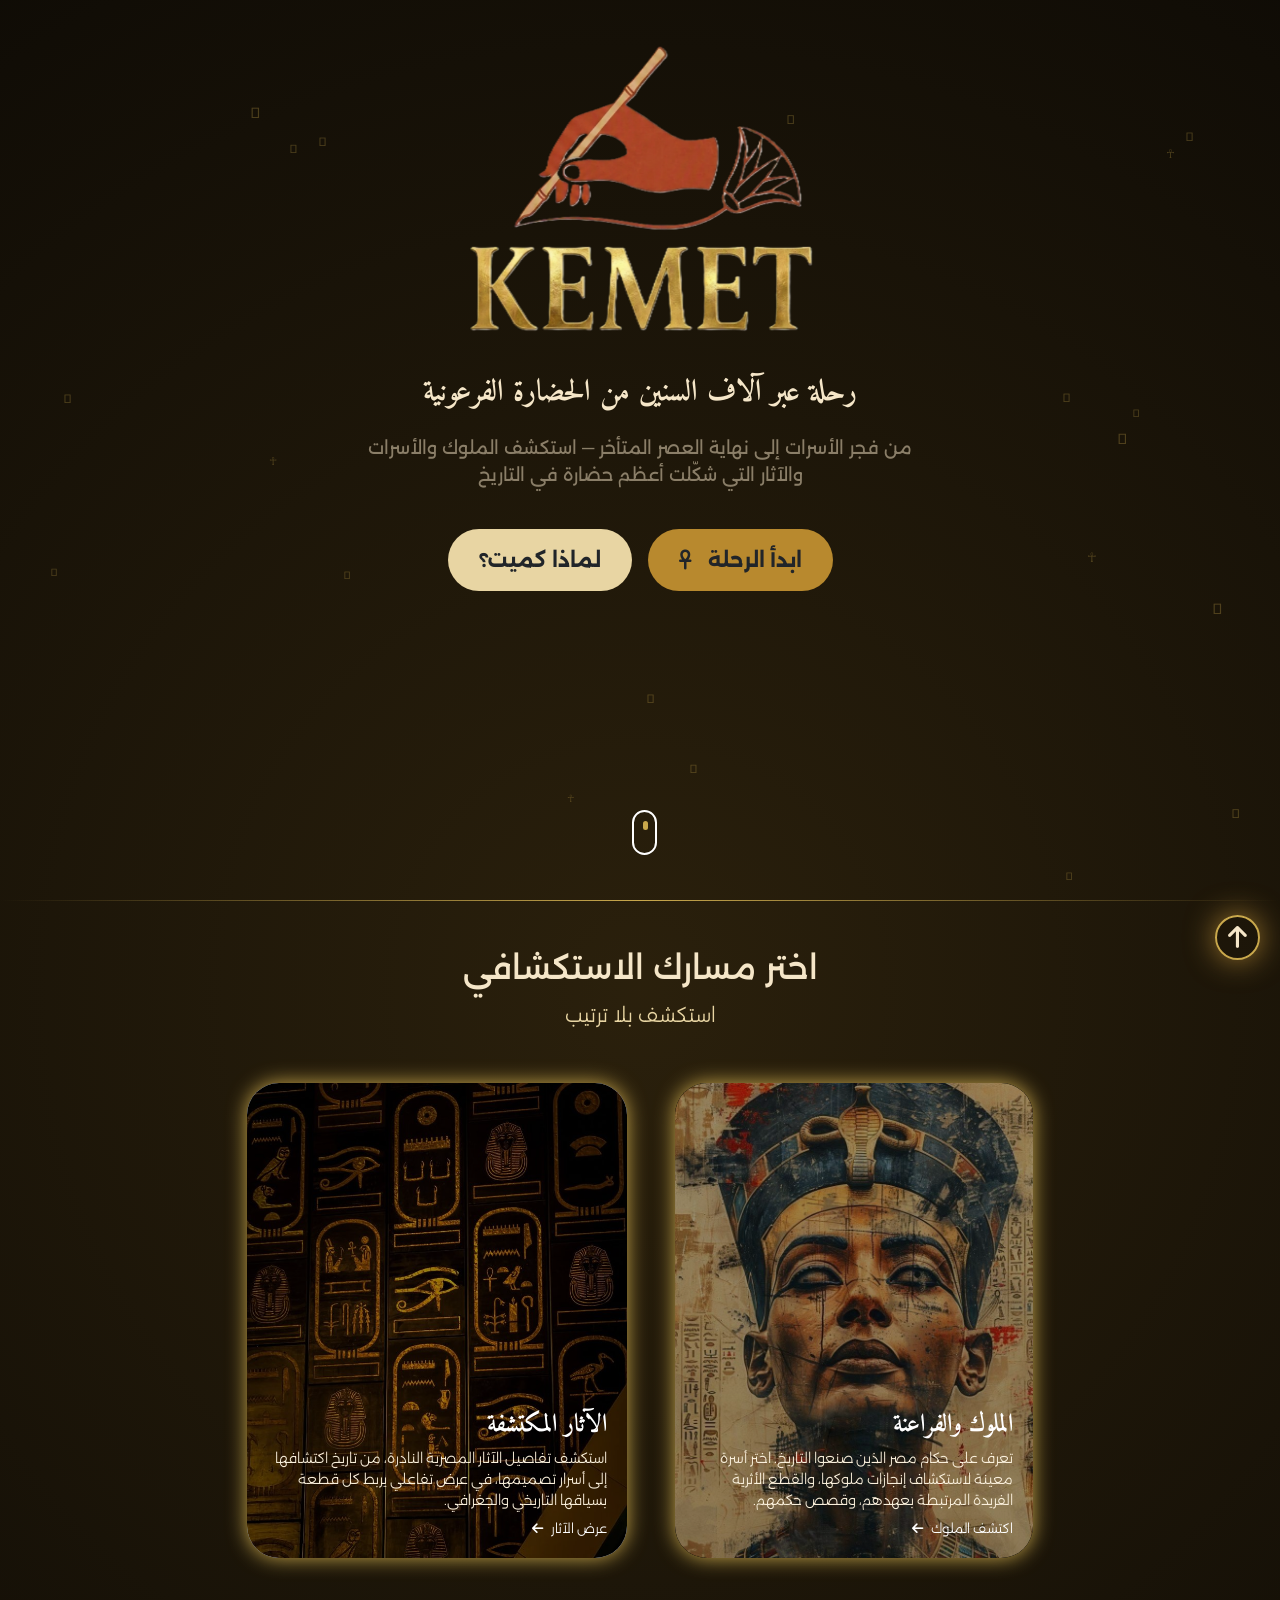
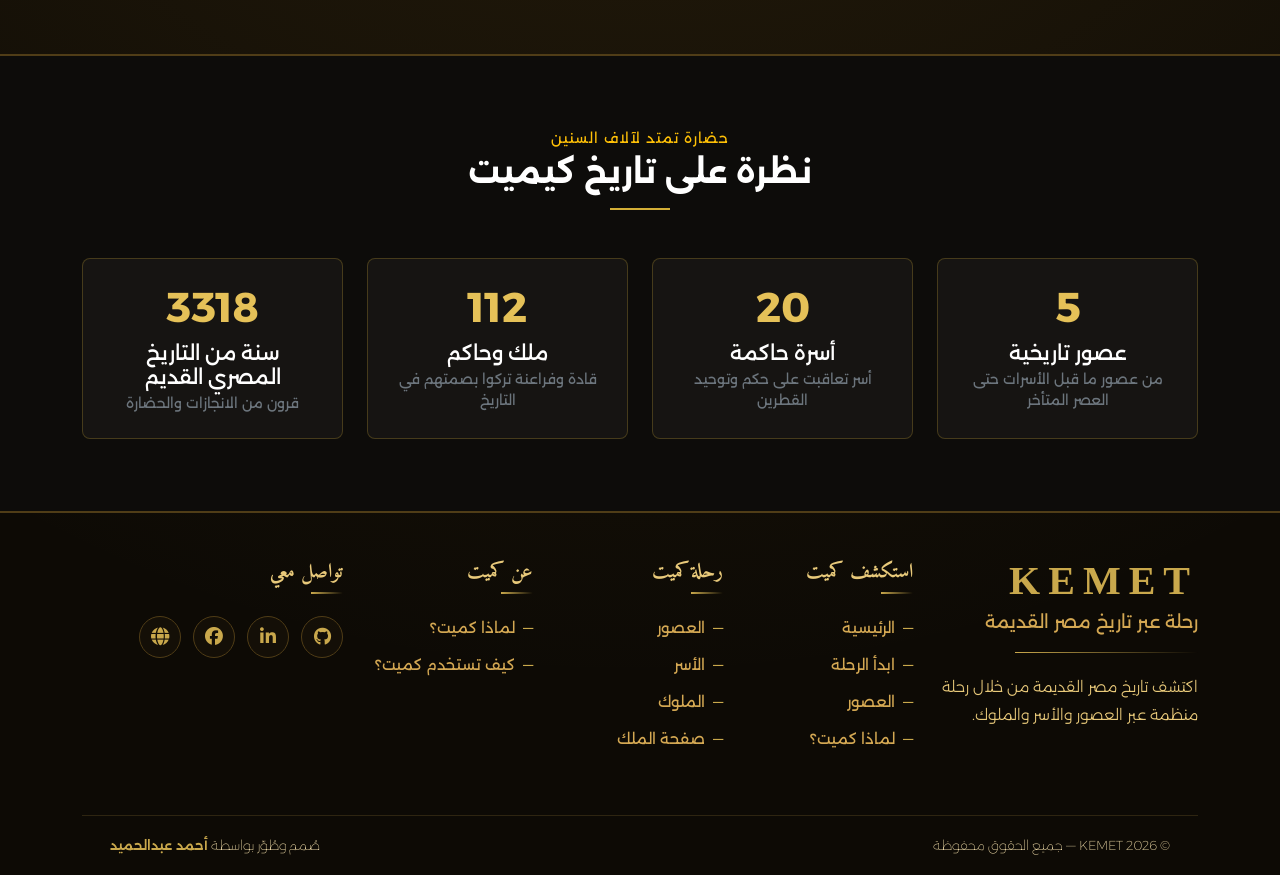
==== commit db8f9611: "feat: enhance responsiveness and layout across multiple pages, add Kemet stats section" ====
--- a/index.html
+++ b/index.html
@@ -53,29 +53,30 @@
 
 <svg id="egypt-bg"></svg>
 
-<main class=" mb-5">
-<div class="container">
+<main class="">
 
   <!--=========start hero========= -->
-<section class="hero position-relative vh-100 pb-5">
-  <div class="content-top h-100 d-flex flex-column justify-content-md-start justify-content-center align-items-center">
-   <img src="./phots/logo.png" width="605px" height="375px" alt="">
-   <h1 class="tittle fw-bold text-center">رحلة عبر آلاف السنين من الحضارة الفرعونية</h1>
-   <p class="pt-3 paragraph text-center">من فجر الأسرات إلى نهاية العصر البطلمي — استكشف الملوك والأسرات والآثار التي شكّلت أعظم حضارة في التاريخ</p>
-    <div class="explore-btns d-flex justify-content-center align-items-center gap-lg-3 gap-0 flex-wrap">
-       <a href="./Eras.html" class="btn-journey btn d-flex align-items-center gap-3 mt-4 fw-bold fs-5" id="btn-journey">
-        ابدأ الرحلة
-        <i class="fa-solid fa-ankh"></i>
-      </a> 
-       <a href="./whyKemet.html" class="whyKemet-btn btn d-flex justify-content-center align-items-center gap-3 mt-4 fw-bold fs-5" id="btn-journey">
-         لماذا كميت؟   
-      </a> 
-    </div>
-   <div class="hero-scroll position-absolute d-flex justify-content-center  flex-column ">
-      <div class="hero-scroll-shape border rounded-4 border-2 border-white" style="width: 25px; height: 45px;"></div>
-      <div class="hero-scroll-dott position-absolute border rounded-4 border-0"></div>
-    </div>
- </div>
+ <section class="hero position-relative vh-100 pb-5">
+   <div class="container">
+      <div class="content-top h-100 d-flex flex-column justify-content-md-start justify-content-center align-items-center">
+           <img src="./phots/logo.png" width="605px" height="375px" alt="">
+            <h1 class="tittle fw-bold text-center">رحلة عبر آلاف السنين من الحضارة الفرعونية</h1>
+            <p class="pt-3 paragraph text-center">من فجر الأسرات إلى نهاية العصر المتأخر — استكشف الملوك والأسرات والآثار التي شكّلت أعظم حضارة في التاريخ</p>
+            <div class="explore-btns d-flex justify-content-center align-items-center gap-lg-3 gap-0 flex-wrap">
+               <a href="./Eras.html" class="btn-journey btn d-flex align-items-center gap-3 mt-4 fw-bold fs-5" id="btn-journey">
+               ابدأ الرحلة
+               <i class="fa-solid fa-ankh"></i>
+               </a> 
+               <a href="./whyKemet.html" class="whyKemet-btn btn d-flex justify-content-center align-items-center gap-3 mt-4 fw-bold fs-5" id="btn-journey">
+                لماذا كميت؟   
+               </a> 
+            </div>
+            <div class="hero-scroll position-absolute d-flex justify-content-center  flex-column ">
+              <div class="hero-scroll-shape border rounded-4 border-2 border-white" style="width: 25px; height: 45px;"></div>
+              <div class="hero-scroll-dott position-absolute border rounded-4 border-0"></div>
+            </div>
+      </div>
+  </div>
 </section>
 <!--=========end hero========= -->
 
@@ -86,13 +87,14 @@
 <!--=========end line========= -->
 
 <!--=========start explor========= -->
-<section class="explor vh-100 pt-5 position-relative" >
-<div class="content-bottom">
-<h2 class="tittle-explor pb-2 text-center">اختر مسارك الاستكشافي</h2>
-<h3 class="sub-tittle_explor pb-5 text-center fs-5">استكشف بلا ترتيب</h3>
+<section class="explor h-auto py-5 position-relative" >
+  <div class="container">
+       <div class="content-bottom">
+        <h2 class="tittle-explor pb-2 text-center">اختر مسارك الاستكشافي</h2>
+        <h3 class="sub-tittle_explor pb-5 text-center fs-5">استكشف بلا ترتيب</h3>
 <!-- ===========cards============= -->
  
- <div class="cards d-flex justify-content-center align-content-center gap-5 flex-wrap">
+ <div class="cards d-flex justify-content-center align-content-center gap-5 flex-wrap mb-5">
 
      <!-- ==========card 1=========== -->
 
@@ -135,13 +137,68 @@
 
  </div>
 </div>
+  </div>
 </section>
-</div>
+
+<!--===========KEMET STATS SECTION==========-->
+<section class="kemet-stats-section py-5 h-auto text-white position-relative" id="kemet-stats">
+  <div class="container py-4">
+    
+    <!-- Title -->
+    <div class="text-center mb-5">
+      <span class="text-warning text-uppercase small d-block mb-1" style="letter-spacing: 1px;">حضارة تمتد لآلاف السنين</span>
+      <h2 class="fw-bold mb-3">نظرة على تاريخ كيميت</h2>
+      <div style="width: 60px; height: 2px; background: #d4af37; margin: 0 auto;"></div>
+    </div>
+
+    <!-- Cards Grid -->
+    <div class="row g-4 justify-content-center text-center">
+      
+      <!-- 1. العصور -->
+      <div class="col-12 col-sm-6 col-lg-3">
+        <div class="kemet-card h-100 p-4 rounded-3 border">
+          <div class="kemet-number fw-bold" id="stat-eras" data-target="234">0</div>
+          <div class="h5 mt-2 mb-1">عصور تاريخية</div>
+          <p class="small text-secondary mb-0">من عصور ما قبل الأسرات حتى العصر المتأخر</p>
+        </div>
+      </div>
+
+      <!-- 2. الأسر -->
+      <div class="col-12 col-sm-6 col-lg-3">
+        <div class="kemet-card h-100 p-4 rounded-3 border">
+          <div class="kemet-number fw-bold" id="stat-dynasties" data-target="213">0</div>
+          <div class="h5 mt-2 mb-1">أسرة حاكمة</div>
+          <p class="small text-secondary mb-0">أسر تعاقبت على حكم وتوحيد القطرين</p>
+        </div>
+      </div>
+
+      <!-- 3. الملوك -->
+      <div class="col-12 col-sm-6 col-lg-3">
+        <div class="kemet-card h-100 p-4 rounded-3 border">
+          <div class="kemet-number fw-bold" id="stat-kings" data-target="120">0</div>
+          <div class="h5 mt-2 mb-1">ملك وحاكم</div>
+          <p class="small text-secondary mb-0">قادة وفراعنة تركوا بصمتهم في التاريخ</p>
+        </div>
+      </div>
+
+      <!-- 4. المعالم -->
+      <div class="col-12 col-sm-6 col-lg-3">
+        <div class="kemet-card h-100 p-4 rounded-3 border">
+          <div class="kemet-number fw-bold" id="stat-date" data-target="34">0</div>
+          <div class="h5 mt-2 mb-1">سنة من التاريخ المصري القديم</div>
+          <p class="small text-secondary mb-0">قرون من الانجازات والحضارة</p>
+        </div>
+      </div>
+
+    </div>
+  </div>
+</section>
+
 </main>
 
 <!-- footer -->
 
-<footer class="kemet-footer pt-5">
+<footer class="kemet-footer pt-5 d-flex align-items-center">
   <div class="container">
     <div class="row gy-5">
 
--- a/CSS/style.css
+++ b/CSS/style.css
@@ -376,27 +376,6 @@
 }
 
 /* ═══════════════════════════════════════
-     Responsive for pohones
-═══════════════════════════════════════ */
-
-@media (max-width:870px) {
-.hero  .content-top .paragraph{
-width: 100%;
-}
-
-.content-top img{
-  width:320px;
-  height:200px;
-}
-
-.hero .content-top .hero-scroll{
-  animation:fadeUp 1s 0.6s ease both;
-  left: 49.3%; 
-  bottom:95px;
-}
-}
-
-/* ═══════════════════════════════════════
      LINE for main page
 ═══════════════════════════════════════ */
 
@@ -418,7 +397,6 @@
   height: 1px;
   width: 100%;
   background: linear-gradient(to left,transparent,#c9a84c86,transparent);
-
 }
 
 .explor .content-bottom .tittle-explor{
@@ -507,6 +485,32 @@
   color: var(--gold);
 }
 
+
+/*=============counter========== */
+
+.kemet-stats-section {
+  background-color: #0d0c0a;
+  border-top: 2px solid var(--border);
+}
+
+/* تصميم الكروت بتأثير ذهبي غامق */
+.kemet-card {
+  background: rgba(25, 23, 20, 0.85);
+  border-color: rgba(212, 175, 55, 0.25) !important;
+  transition: transform 0.25s ease, border-color 0.25s ease;
+}
+
+.kemet-card:hover {
+  transform: translateY(-4px);
+  border-color: rgba(212, 175, 55, 0.6) !important;
+}
+
+/* رقم العداد الذهبي */
+.kemet-number {
+  font-size: 2.6rem;
+  color: #e5c158;
+  line-height: 1.2;
+}
 
 /* ═══════════════════════════════════════
      ERAS PAGE
@@ -782,43 +786,6 @@
 background-color: var(--sand);
 border-radius: 20px;
 font-weight: 400;
-}
-
-@media (max-width: 992px) {
-.inners-period::before{
-width: 0px;
-height: 0%;
-}
-.inners-period .timeline-item{
- margin-block: 50px;
- width: 100%;
- transition: 0.5s;
- cursor: pointer;
-}
-
-.inners-period .timeline-item .inner{
-  opacity: 0;
-  transform: translatey(100px);
-}
-
-.inners-period .timeline-item.show .inner{
- animation: bouncephone 0.6s 0.3s both;
-}
-
-@keyframes bouncephone {
-  0%{
-     opacity: 0;
-     transform: translatey(100px);
-  }            
-  60%{
-    opacity: 1;
-    transform: translatey(-20px);
-  }
- 100% {
-    opacity: 1;
-    transform: translatey(0);
-  }
-}
 }
 
 .timeline-progress{
@@ -878,7 +845,9 @@
     transition:left .15s linear;
 }
 
-/* dynasties page */
+/* ═══════════════════════════════════════
+        dynasties page
+═══════════════════════════════════════ */
 
 .page-tittle::after{
   position: absolute;
@@ -910,7 +879,7 @@
   
 }
 
-/* hero */
+/* ===================hero sec======================= */
 
 .hero-Dynasties{
   background-position: center;
@@ -950,13 +919,7 @@
 animation:fadeUp 1s 0.5s ease both;
 }
 
-@media (max-width: 992px) {
-.hero-Dynasties .description {
-width: 100%;
-}
-}
-
-/* =========description-Dynasties========== */
+/* =========description Dynasties sec========== */
 @keyframes id {
   from{
     transform: translateY(700px);
@@ -1007,14 +970,6 @@
   flex-shrink: 1;
 }
 
-@media (max-width: 992px) {
-  .description .imge {
-    width: 100%;
-    height: 50%;
-    flex-shrink: 0;
-  }
-}
-
 .description-content .descriptionshow{
    transform: translate(30px);
   opacity: 0;
@@ -1045,7 +1000,7 @@
 font-weight: 500;
 }
 
-/* Dynasties sec */
+/*=================Dynasties sec================ */
 
 .Dynasties-cards::before{
 content: "";
@@ -1063,7 +1018,6 @@
 
 .Dynasties-cards .right{
   margin-left:auto;
-  /* padding-right: 20px; */
 }
 
 .Dynasties-cards .left{
@@ -1249,25 +1203,7 @@
   font-weight: 300;
 }
 
-@media (max-width: 993px) {
-.Dynasties-cards::before{
-width: 0px;
-height: 0%;
-}
-.Dynasties-cards .timeline-item{
- margin-block: 50px;
- width: 100%;
- transition: 0.5s;
- cursor: pointer;
-}
-
-.Dynasties-cards .data .dott{
-  width:0px;
-  height:0px;
-}
-}
-
-/* Antiquities sec */
+/*==============Antiquities sec============== */
 
 
 .Antiquities{
@@ -1339,7 +1275,7 @@
 .Antiquities .gallery .imge:hover .overlay{
     
   ul .Antiquities-name{
-    bottom: 35px;
+    bottom: 60px;
   }
 
   ul .details{
@@ -1375,6 +1311,7 @@
 max-width: 250px;
 margin: auto;
 color: var(--papyrus);
+background-color: transparent;
 transition: var(--trans);
 }
 
@@ -1383,28 +1320,10 @@
 background-color: var(--gold-dark);
 }
 
-@media (max-width : 992px) {
-.gallery{
-  display:grid;
-  grid-template-columns:repeat(2,1fr);
-  gap:20px;
-}
-}
-
-@media (max-width : 768px) {
-.gallery{
-  display:grid;
-  grid-template-columns:repeat(1,1fr);
-  gap:20px;
-}
-
-.tall{
-  grid-row:span 1;
-  grid-column: span 1;
-}
-}
-
-/* Dynasty page */
+/* ═══════════════════════════════════════
+        Dynasty page 
+═══════════════════════════════════════ */
+
 /* herp sec */
 .hero-Dynasty{
   height: 85vh;
@@ -1461,7 +1380,7 @@
   animation:fadeUp 1s 0.5s ease both;
 }
 
-/* details sec */
+/*=============details sec============= */
 
 .details-Dynasty .row{
   border: 1px solid #362B12;
@@ -1493,13 +1412,7 @@
 background-color: #c9a84c4e;
 }
 
-@media (max-width : 768px) {
-.details-Dynasty .DURATION::before{
-content: none;
-}
-}
-
-/* description section */
+/*================description section=============== */
 
 .description-section{
   min-height: 90vh;
@@ -1562,7 +1475,7 @@
   line-height: 2;
 }
 
-/* kings card sec */
+/*===============kings card sec============== */
 
 .kings-sec{
   padding-bottom: 50px;
@@ -1685,7 +1598,7 @@
   opacity: 0;
 }
 
-/* highPriests sec */
+/*==============highPriests sec============== */
 
 .highPriests .HP{
   transform: translatey(30px);
@@ -1759,7 +1672,7 @@
   display: none;
 }
 
-/* LG — 6 cards per row */
+/* lg */
 @media (min-width: 992px) {
 
     .HP:nth-child(1) .card-hov,
@@ -1776,7 +1689,7 @@
     }
 }
 
-/* MD — 4 cards per row */
+/* md */
 @media (min-width: 768px) and (max-width: 991.98px) {
 
     .HP:nth-child(1) .card-hov,
@@ -1793,7 +1706,7 @@
     }
 }
 
-/* Mobile — 2 cards per row */
+/* mobile*/
 @media (max-width: 767.98px) {
 
     .HP:nth-child(odd) .card-hov {
@@ -1812,8 +1725,6 @@
     display: flex;
 }
 
-/* .highPriests-cards .card-hov::a */
-
 .highPriests-cards .card-hov .dtails .number{
   font-size: 50px;
   color: var(--border);
@@ -1860,7 +1771,7 @@
   font-size: 16px;
 }
 
-/* btns sec in Dynasty page */
+/*===========btns sec Kemet pages============= */
 
 .btns{
   border-block: 1px solid var(--border);
@@ -1869,6 +1780,13 @@
 .btns .next-btn,
 .btns .pre-btn{
   width: 400px;
+}
+
+@media (min-width:768px) and (max-width: 991px) {
+.btns .next-btn,
+.btns .pre-btn{
+  width: 200px;
+}
 }
 
 .btns .next-btn:hover,
@@ -1959,19 +1877,6 @@
   object-fit:cover;
   object-position: center top;
   border-radius: 20px;
-}
-
-@media (max-width : 991px) {
-.hero-king{
-  height: auto;
-}
-.hero-king .imge{
-flex-shrink: 0;
-width: 100%;
-height: 50%;
-
-  margin-top: 100px;
-}
 }
 
 .hero-king .detailsKing .dynastyName{
@@ -2021,12 +1926,6 @@
   width: 2px;
   height: 100%;
   background-color: var(--gold);
-}
-
-@media (max-width : 466px) {
-.hero-king .detailsKing .overview{
- width: 100%;
-}
 }
 
 .hero-king .detailsKing li:not(:last-child){
@@ -2210,18 +2109,6 @@
   animation:fadeUp 1s 0.4s ease both;
   width: 400px;
   height: 600px;
-}
-
-@media (max-width : 991px) {
-.hero-kings .who{
-margin-top: 120px;
-}
-.hero-kings img{
-  z-index: 2;
-  animation:fadeUp 1s 0.4s ease both;
-  width: 400px;
-  height: 600px;
-}
 }
 
 /*============kings sec=========== */
@@ -2392,7 +2279,46 @@
   font-weight:600;
 }
 
-@media (max-width:991px){
+/*=============responsve=============*/
+
+@media (max-width: 991px) {
+
+.inners-period::before{
+width: 0px;
+height: 0%;
+}
+
+.inners-period .timeline-item{
+ margin-block: 50px;
+ width: 100%;
+ transition: 0.5s;
+ cursor: pointer;
+}
+
+.inners-period .timeline-item .inner{
+  opacity: 0;
+  transform: translatey(100px);
+}
+
+.inners-period .timeline-item.show .inner{
+ animation: bouncephone 0.6s 0.3s both;
+}
+
+@keyframes bouncephone {
+  0%{
+     opacity: 0;
+     transform: translatey(100px);
+  }            
+  60%{
+    opacity: 1;
+    transform: translatey(-20px);
+  }
+ 100% {
+    opacity: 1;
+    transform: translatey(0);
+  }
+}
+
 .brand-desc{ 
   max-width:100%; 
 }
@@ -2400,7 +2326,104 @@
 flex-direction:column; 
 text-align:center; 
 }
-}
-
-
-
+
+.hero-kings .who{
+margin-top: 120px;
+}
+
+.hero-kings img{
+  z-index: 2;
+  animation:fadeUp 1s 0.4s ease both;
+  width: 400px;
+  height: 600px;
+}
+
+.hero-Dynasties .description {
+width: 100%;
+}
+
+.description .imge {
+  width: 100%;
+  height: 50%;
+  flex-shrink: 0;
+}
+
+.Dynasties-cards::before{
+width: 0px;
+height: 0%;
+}
+.Dynasties-cards .timeline-item{
+ margin-block: 50px;
+ width: 100%;
+ transition: 0.5s;
+ cursor: pointer;
+}
+
+.Dynasties-cards .data .dott{
+  width:0px;
+  height:0px;
+}
+
+.gallery{
+  display:grid;
+  grid-template-columns:repeat(2,1fr);
+  gap:20px;
+}
+
+.hero-king{
+  height: auto;
+}
+.hero-king .imge{
+flex-shrink: 0;
+width: 100%;
+height: 50%;
+
+  margin-top: 100px;
+}
+
+}
+
+@media (max-width: 870px) {
+.hero  .content-top .paragraph{
+width: 100%;
+}
+
+.content-top img{
+  width:320px;
+  height:200px;
+}
+
+.hero .content-top .hero-scroll{
+  animation:fadeUp 1s 0.6s ease both;
+  left: 49.3%; 
+  bottom:95px;
+}
+}
+
+@media (max-width : 768px) {
+.gallery{
+  display:grid;
+  grid-template-columns:repeat(1,1fr);
+  gap:20px;
+}
+
+.tall{
+  grid-row:span 1;
+  grid-column: span 1;
+}
+
+.hero-Dynasty{
+  height: 100vh;
+}
+
+.details-Dynasty .DURATION::before{
+content: none;
+}
+}
+
+@media (max-width : 466px) {
+.hero-king .detailsKing .overview{
+ width: 100%;
+}
+}
+
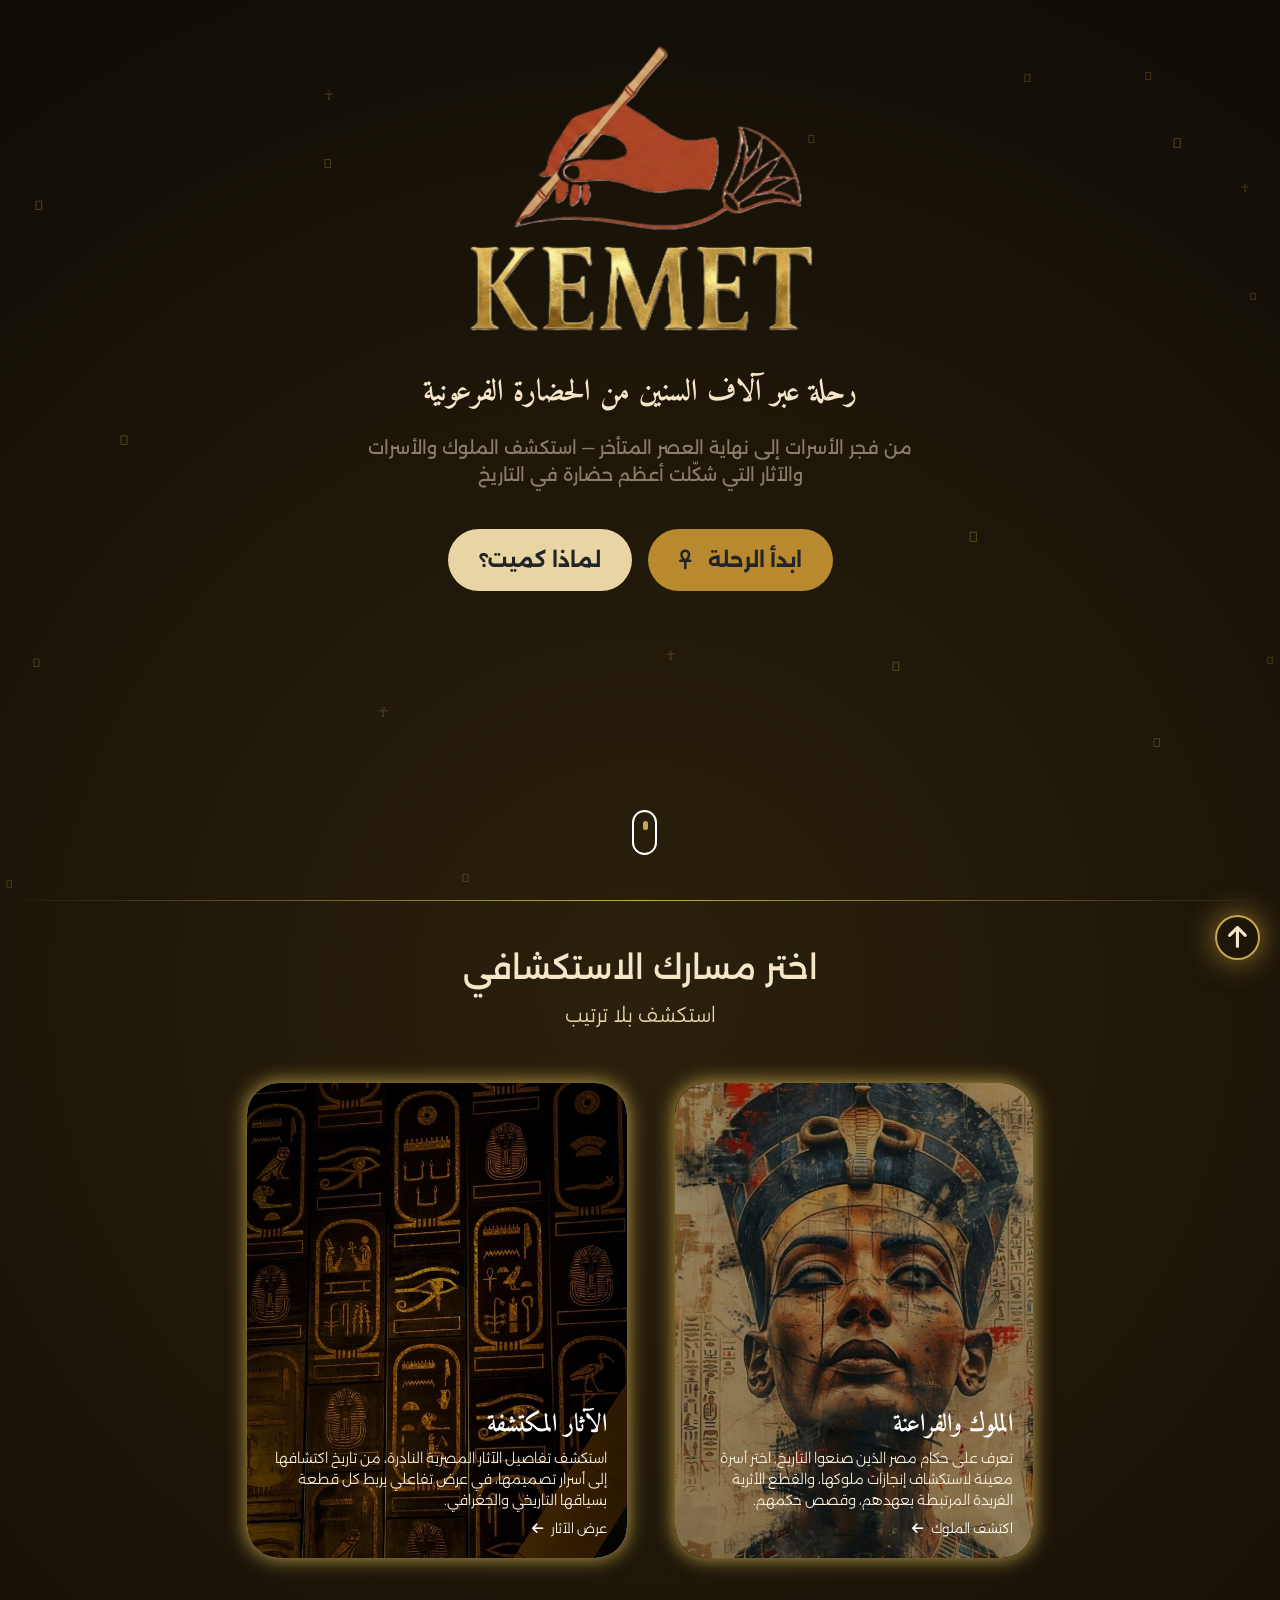
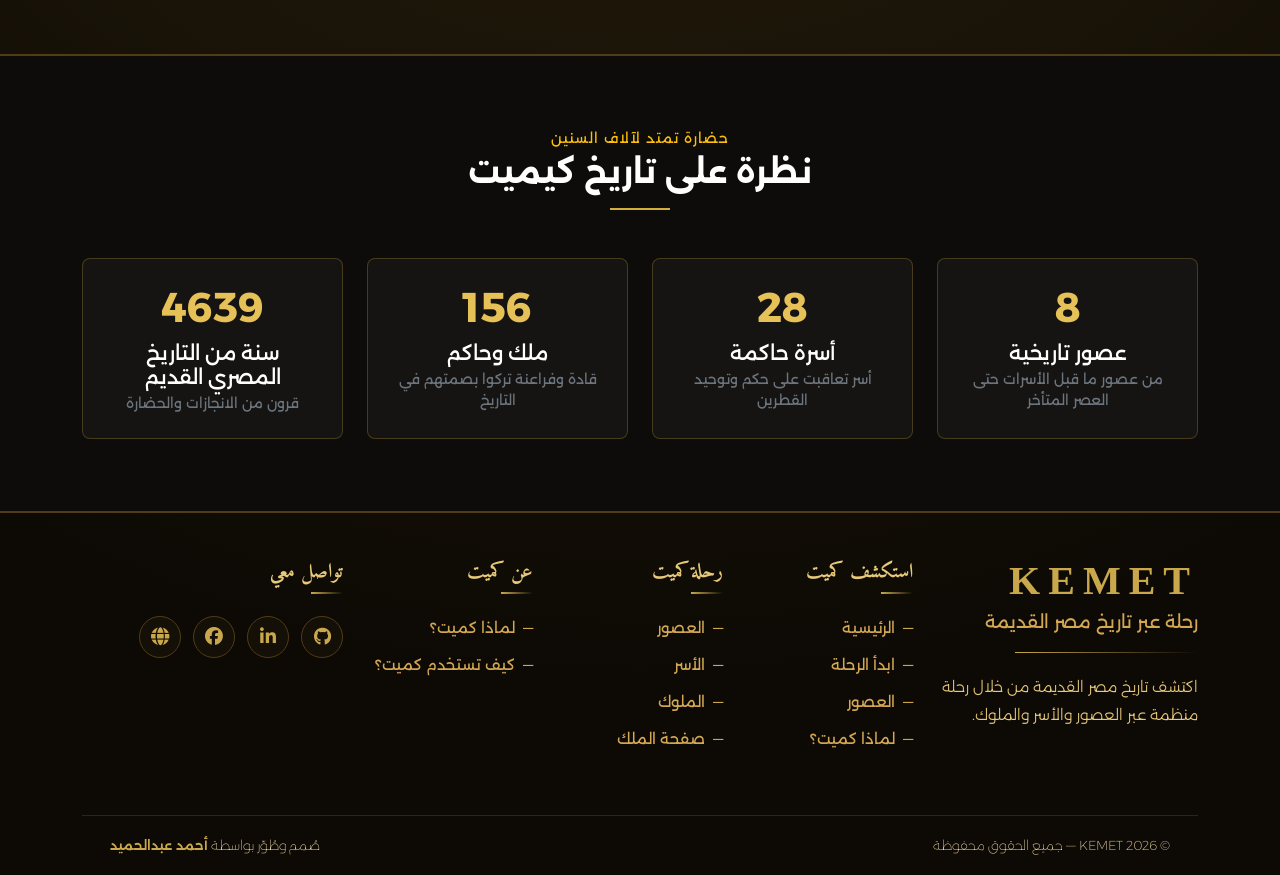
==== commit 6e9d14ae: "Refactor code structure for improved readability and maintainability" ====
--- a/index.html
+++ b/index.html
@@ -4,8 +4,11 @@
     <meta charset="UTF-8">
     <meta name="viewport" content="width=device-width, initial-scale=1.0">
     
+    <!--=======logo for tab========= -->
+    <link rel="icon" href="./phots/logo.PNG">
+    
     <!--======title-for-website====== -->
-    <title>KEMET</title>
+    <title>KEMET الرئيسية</title>
 
     <!--=======link css======-->
     <link rel="stylesheet" href="./CSS/bootstrap.rtl.min.css">
--- a/CSS/style.css
+++ b/CSS/style.css
@@ -30,6 +30,22 @@
 
     /* border */
     --border:#503d17
+}
+
+/* ═══════════════════════════════════════
+       scroll bar
+═══════════════════════════════════════ */
+
+::-webkit-scrollbar {
+  width: 10px;
+}
+
+::-webkit-scrollbar-track {
+  background: var(--papyrus);
+}
+
+::-webkit-scrollbar-thumb {
+  background: var(--gold);
 }
 
 /* ═══════════════════════════════════════
@@ -2042,7 +2058,9 @@
   font-weight: 300;
 }
 
-/*=============kings page==============*/
+/* ═══════════════════════════════════════
+       kings page
+═══════════════════════════════════════ */
 
 .hero-kings::before{
   content: "";
@@ -2110,6 +2128,7 @@
   width: 400px;
   height: 600px;
 }
+
 
 /*============kings sec=========== */
 
@@ -2276,7 +2295,7 @@
 
 .footer-bottom .credit strong{
   color:var(--gold);
-  font-weight:600;
+  font-weight:600 ;
 }
 
 /*=============responsve=============*/
@@ -2331,13 +2350,6 @@
 margin-top: 120px;
 }
 
-.hero-kings img{
-  z-index: 2;
-  animation:fadeUp 1s 0.4s ease both;
-  width: 400px;
-  height: 600px;
-}
-
 .hero-Dynasties .description {
 width: 100%;
 }
@@ -2425,5 +2437,11 @@
 .hero-king .detailsKing .overview{
  width: 100%;
 }
-}
-
+
+.hero-kings img{
+ flex: 1 1;
+ width: 100%;
+ height: 50%;
+}
+}
+
